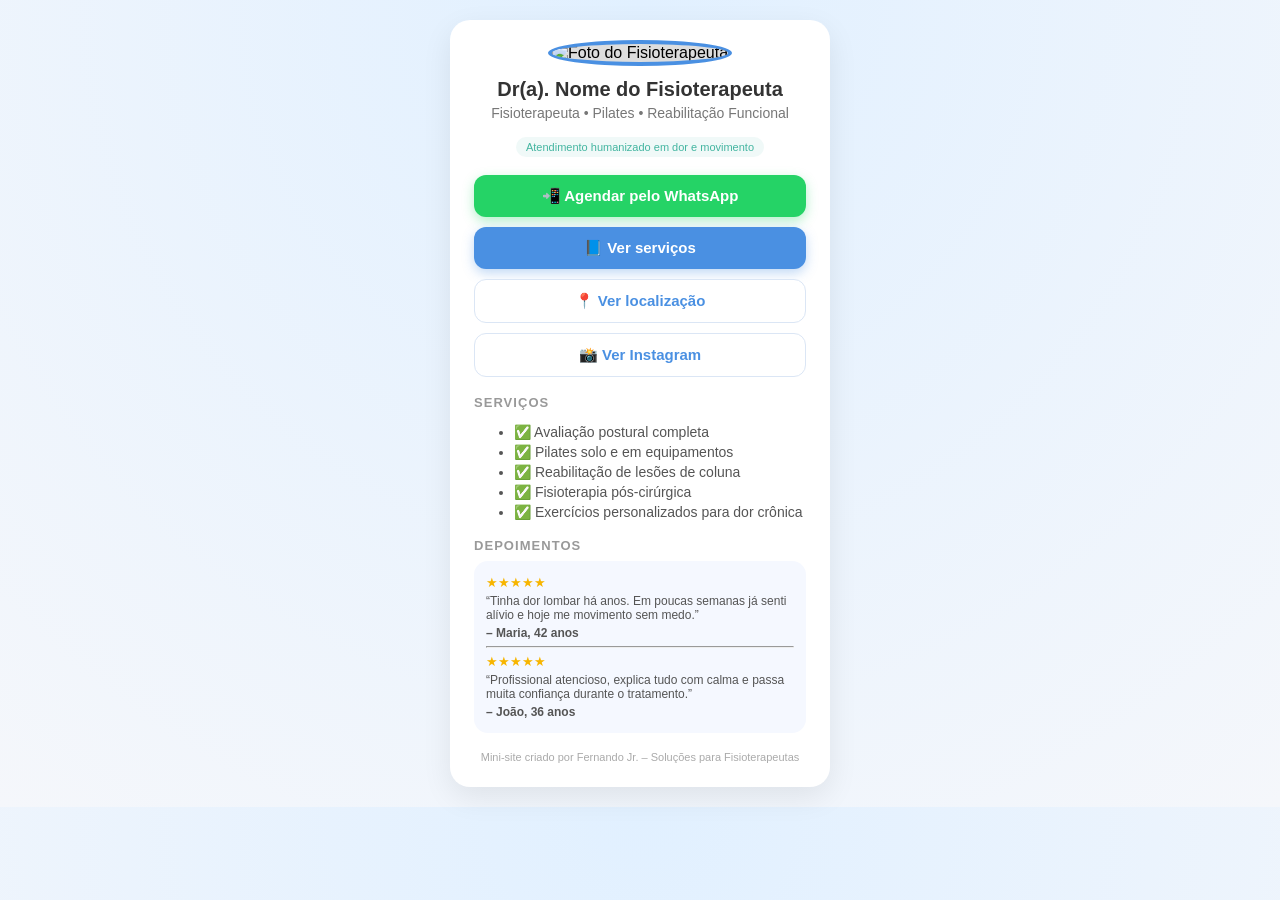
==== index.html @ 2cdf7333 "Create index.html" ====
<!DOCTYPE html>
<html lang="pt-BR">
<head>
  <meta charset="UTF-8">
  <meta name="viewport" content="width=device-width, initial-scale=1.0">
  <title>Dr(a). Nome – Fisioterapeuta</title>

  <style>
    :root {
      --primary: #4A90E2;
      --secondary: #43B5A0;
      --bg: #f3f7fb;
      --text: #333;
    }

    * {
      box-sizing: border-box;
    }

    body {
      margin: 0;
      padding: 20px;
      font-family: Arial, sans-serif;
      background: radial-gradient(circle at top, #e1f0ff, #f5f7fb);
      display: flex;
      justify-content: center;
    }

    .card {
      max-width: 380px;
      width: 100%;
      background: #fff;
      padding: 24px;
      border-radius: 20px;
      box-shadow: 0 10px 30px rgba(0,0,0,0.08);
      text-align: center;
    }

    .avatar {
      width: 110px;
      height: 110px;
      border-radius: 50%;
      border: 4px solid var(--primary);
      object-fit: cover;
      margin-top: -60px;
      background: #ddd;
    }

    .title {
      margin: 12px 0 4px;
      font-size: 20px;
      color: var(--text);
      font-weight: bold;
    }

    .subtitle {
      margin: 0 0 16px;
      font-size: 14px;
      color: #777;
    }

    .badge {
      display: inline-block;
      padding: 4px 10px;
      border-radius: 999px;
      font-size: 11px;
      background: rgba(67,181,160,0.08);
      color: var(--secondary);
      margin-bottom: 18px;
    }

    .btn {
      display: block;
      text-decoration: none;
      background: var(--primary);
      color: #fff;
      padding: 12px;
      border-radius: 12px;
      margin-bottom: 10px;
      font-size: 15px;
      font-weight: bold;
      box-shadow: 0 4px 12px rgba(74,144,226,0.35);
      transition: transform 0.1s ease, box-shadow 0.1s ease, background 0.2s;
    }

    .btn.whatsapp {
      background: #25D366;
      box-shadow: 0 4px 12px rgba(37,211,102,0.35);
    }

    .btn.secondary {
      background: #fff;
      color: var(--primary);
      border: 1px solid #dbe6f5;
      box-shadow: none;
    }

    .btn:hover {
      transform: translateY(-1px);
      box-shadow: 0 7px 18px rgba(0,0,0,0.12);
    }

    .btn.secondary:hover {
      background: #f5f8ff;
    }

    .section-title {
      text-align: left;
      margin: 18px 0 8px;
      font-size: 13px;
      text-transform: uppercase;
      letter-spacing: 0.08em;
      color: #999;
      font-weight: bold;
    }

    .services {
      text-align: left;
      font-size: 14px;
      color: #555;
      margin-bottom: 10px;
    }

    .services li {
      margin-bottom: 4px;
    }

    .testimonials {
      background: #f5f8ff;
      border-radius: 14px;
      padding: 10px 12px;
      font-size: 12px;
      text-align: left;
      color: #555;
    }

    .testimonials p {
      margin: 4px 0;
    }

    .stars {
      color: #f7b500;
      font-size: 13px;
    }

    .footer {
      margin-top: 18px;
      font-size: 11px;
      color: #aaa;
    }
  </style>
</head>
<body>

  <div class="card">

    <!-- FOTO DO FISIO -->
    <img class="avatar" src="FOTO_DO_FISIO.jpg" alt="Foto do Fisioterapeuta">

    <!-- NOME E SUBTÍTULO -->
    <div class="title">Dr(a). Nome do Fisioterapeuta</div>
    <div class="subtitle">Fisioterapeuta • Pilates • Reabilitação Funcional</div>

    <div class="badge">Atendimento humanizado em dor e movimento</div>

    <!-- BOTÕES PRINCIPAIS -->
    <a class="btn whatsapp" href="https://wa.me/55SEU_NUMERO?text=Ol%C3%A1%2C+gostaria+de+agendar+uma+avalia%C3%A7%C3%A3o.">
      📲 Agendar pelo WhatsApp
    </a>

    <a class="btn" href="#servicos">📘 Ver serviços</a>
    <a class="btn secondary" href="https://www.google.com/maps">📍 Ver localização</a>
    <a class="btn secondary" href="https://instagram.com/SEUINSTAGRAM">📸 Ver Instagram</a>

    <!-- SERVIÇOS -->
    <div id="servicos" class="section-title">Serviços</div>
    <ul class="services">
      <li>✅ Avaliação postural completa</li>
      <li>✅ Pilates solo e em equipamentos</li>
      <li>✅ Reabilitação de lesões de coluna</li>
      <li>✅ Fisioterapia pós-cirúrgica</li>
      <li>✅ Exercícios personalizados para dor crônica</li>
    </ul>

    <!-- DEPOIMENTOS -->
    <div class="section-title">Depoimentos</div>
    <div class="testimonials">
      <p class="stars">★★★★★</p>
      <p>“Tinha dor lombar há anos. Em poucas semanas já senti alívio e hoje me movimento sem medo.”</p>
      <p><strong>– Maria, 42 anos</strong></p>
      <hr>
      <p class="stars">★★★★★</p>
      <p>“Profissional atencioso, explica tudo com calma e passa muita confiança durante o tratamento.”</p>
      <p><strong>– João, 36 anos</strong></p>
    </div>

    <div class="footer">
      Mini-site criado por Fernando Jr. – Soluções para Fisioterapeutas
    </div>

  </div>

</body>
</html>
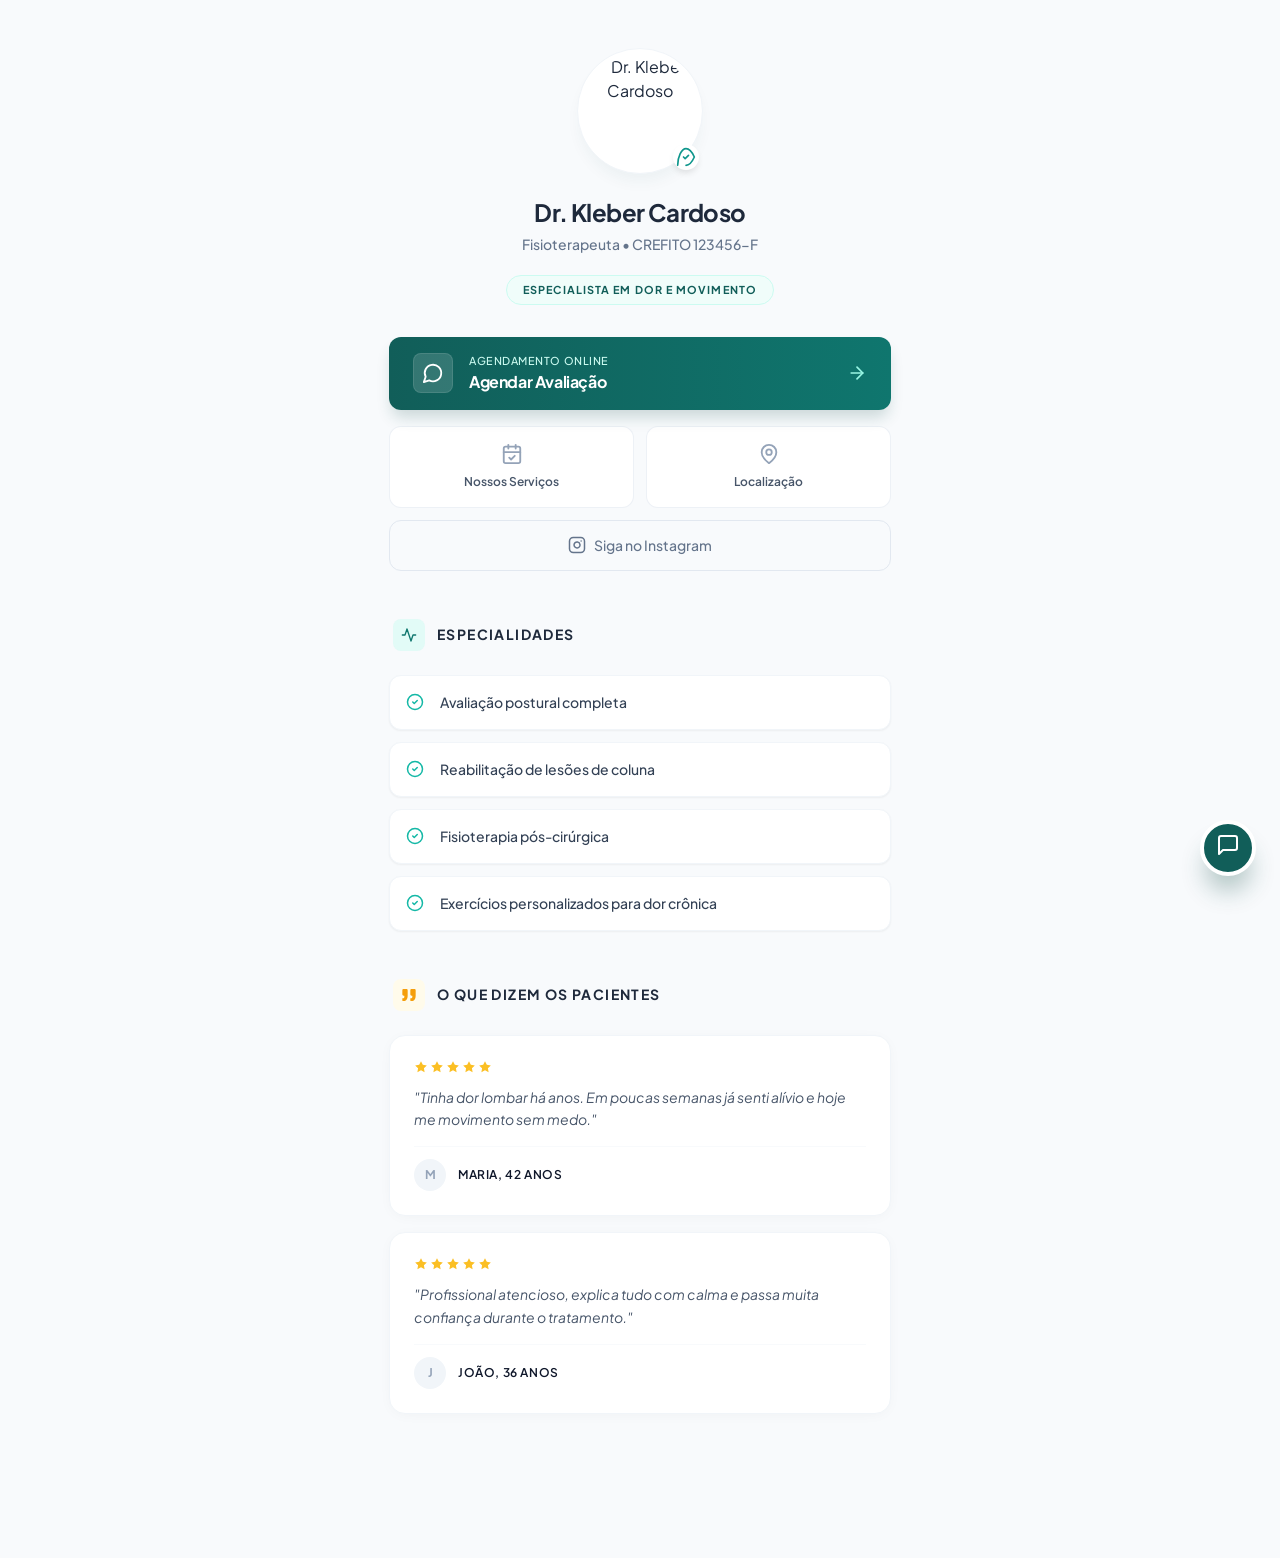
==== commit 6270adfa: "Update and rename index2.html to index.html" ====
--- a/index.html
+++ b/index.html
@@ -1,204 +1,1065 @@
-<!DOCTYPE html>
-<html lang="pt-BR">
-<head>
-  <meta charset="UTF-8">
-  <meta name="viewport" content="width=device-width, initial-scale=1.0">
-  <title>Dr(a). Nome – Fisioterapeuta</title>
-
-  <style>
-    :root {
-      --primary: #4A90E2;
-      --secondary: #43B5A0;
-      --bg: #f3f7fb;
-      --text: #333;
-    }
-
-    * {
-      box-sizing: border-box;
-    }
-
-    body {
-      margin: 0;
-      padding: 20px;
-      font-family: Arial, sans-serif;
-      background: radial-gradient(circle at top, #e1f0ff, #f5f7fb);
-      display: flex;
-      justify-content: center;
-    }
-
-    .card {
-      max-width: 380px;
-      width: 100%;
-      background: #fff;
-      padding: 24px;
-      border-radius: 20px;
-      box-shadow: 0 10px 30px rgba(0,0,0,0.08);
-      text-align: center;
-    }
-
-    .avatar {
-      width: 110px;
-      height: 110px;
-      border-radius: 50%;
-      border: 4px solid var(--primary);
-      object-fit: cover;
-      margin-top: -60px;
-      background: #ddd;
-    }
-
-    .title {
-      margin: 12px 0 4px;
-      font-size: 20px;
-      color: var(--text);
-      font-weight: bold;
-    }
-
-    .subtitle {
-      margin: 0 0 16px;
-      font-size: 14px;
-      color: #777;
-    }
-
-    .badge {
-      display: inline-block;
-      padding: 4px 10px;
-      border-radius: 999px;
-      font-size: 11px;
-      background: rgba(67,181,160,0.08);
-      color: var(--secondary);
-      margin-bottom: 18px;
-    }
-
-    .btn {
-      display: block;
-      text-decoration: none;
-      background: var(--primary);
-      color: #fff;
-      padding: 12px;
-      border-radius: 12px;
-      margin-bottom: 10px;
-      font-size: 15px;
-      font-weight: bold;
-      box-shadow: 0 4px 12px rgba(74,144,226,0.35);
-      transition: transform 0.1s ease, box-shadow 0.1s ease, background 0.2s;
-    }
-
-    .btn.whatsapp {
-      background: #25D366;
-      box-shadow: 0 4px 12px rgba(37,211,102,0.35);
-    }
-
-    .btn.secondary {
-      background: #fff;
-      color: var(--primary);
-      border: 1px solid #dbe6f5;
-      box-shadow: none;
-    }
-
-    .btn:hover {
-      transform: translateY(-1px);
-      box-shadow: 0 7px 18px rgba(0,0,0,0.12);
-    }
-
-    .btn.secondary:hover {
-      background: #f5f8ff;
-    }
-
-    .section-title {
-      text-align: left;
-      margin: 18px 0 8px;
-      font-size: 13px;
-      text-transform: uppercase;
-      letter-spacing: 0.08em;
-      color: #999;
-      font-weight: bold;
-    }
-
-    .services {
-      text-align: left;
-      font-size: 14px;
-      color: #555;
-      margin-bottom: 10px;
-    }
-
-    .services li {
-      margin-bottom: 4px;
-    }
-
-    .testimonials {
-      background: #f5f8ff;
-      border-radius: 14px;
-      padding: 10px 12px;
-      font-size: 12px;
-      text-align: left;
-      color: #555;
-    }
-
-    .testimonials p {
-      margin: 4px 0;
-    }
-
-    .stars {
-      color: #f7b500;
-      font-size: 13px;
-    }
-
-    .footer {
-      margin-top: 18px;
-      font-size: 11px;
-      color: #aaa;
-    }
-  </style>
-</head>
-<body>
-
-  <div class="card">
-
-    <!-- FOTO DO FISIO -->
-    <img class="avatar" src="FOTO_DO_FISIO.jpg" alt="Foto do Fisioterapeuta">
-
-    <!-- NOME E SUBTÍTULO -->
-    <div class="title">Dr(a). Nome do Fisioterapeuta</div>
-    <div class="subtitle">Fisioterapeuta • Pilates • Reabilitação Funcional</div>
-
-    <div class="badge">Atendimento humanizado em dor e movimento</div>
-
-    <!-- BOTÕES PRINCIPAIS -->
-    <a class="btn whatsapp" href="https://wa.me/55SEU_NUMERO?text=Ol%C3%A1%2C+gostaria+de+agendar+uma+avalia%C3%A7%C3%A3o.">
-      📲 Agendar pelo WhatsApp
-    </a>
-
-    <a class="btn" href="#servicos">📘 Ver serviços</a>
-    <a class="btn secondary" href="https://www.google.com/maps">📍 Ver localização</a>
-    <a class="btn secondary" href="https://instagram.com/SEUINSTAGRAM">📸 Ver Instagram</a>
-
-    <!-- SERVIÇOS -->
-    <div id="servicos" class="section-title">Serviços</div>
-    <ul class="services">
-      <li>✅ Avaliação postural completa</li>
-      <li>✅ Pilates solo e em equipamentos</li>
-      <li>✅ Reabilitação de lesões de coluna</li>
-      <li>✅ Fisioterapia pós-cirúrgica</li>
-      <li>✅ Exercícios personalizados para dor crônica</li>
-    </ul>
-
-    <!-- DEPOIMENTOS -->
-    <div class="section-title">Depoimentos</div>
-    <div class="testimonials">
-      <p class="stars">★★★★★</p>
-      <p>“Tinha dor lombar há anos. Em poucas semanas já senti alívio e hoje me movimento sem medo.”</p>
-      <p><strong>– Maria, 42 anos</strong></p>
-      <hr>
-      <p class="stars">★★★★★</p>
-      <p>“Profissional atencioso, explica tudo com calma e passa muita confiança durante o tratamento.”</p>
-      <p><strong>– João, 36 anos</strong></p>
-    </div>
-
-    <div class="footer">
-      Mini-site criado por Fernando Jr. – Soluções para Fisioterapeutas
-    </div>
-
-  </div>
-
-</body>
-</html>+<!DOCTYPE html>
+<html lang="pt-BR">
+  <head>
+    <meta charset="UTF-8" />
+    <meta name="viewport" content="width=device-width, initial-scale=1.0" />
+    <title>Dr. Kleber Cardoso – Fisioterapeuta</title>
+
+    <link rel="preconnect" href="https://fonts.googleapis.com" />
+    <link rel="preconnect" href="https://fonts.gstatic.com" crossorigin />
+    <link
+      href="https://fonts.googleapis.com/css2?family=Plus+Jakarta+Sans:wght@300;400;500;600;700&display=swap"
+      rel="stylesheet"
+    />
+
+    <style>
+      /* --- 1. VARIÁVEIS (Design System do Tailwind Config) --- */
+      :root {
+        /* Primary Colors (Teal/Cyan) */
+        --primary-50: #f0fdfa;
+        --primary-100: #ccfbf1;
+        --primary-200: #99f6e4;
+        --primary-300: #5eead4;
+        --primary-400: #2dd4bf;
+        --primary-500: #14b8a6;
+        --primary-600: #0f968c;
+        --primary-700: #0f766e;
+        --primary-800: #115e59;
+        --primary-900: #134e4a;
+        --primary-950: #042f2e;
+
+        /* Slate Colors (Neutrals) */
+        --slate-50: #f8fafc;
+        --slate-100: #f1f5f9;
+        --slate-200: #e2e8f0;
+        --slate-400: #94a3b8;
+        --slate-500: #64748b;
+        --slate-600: #475569;
+        --slate-700: #334155;
+        --slate-800: #1e293b;
+        --slate-900: #0f172a;
+
+        /* Accents */
+        --amber-50: #fffbeb;
+        --amber-400: #fbbf24;
+        --amber-500: #f59e0b;
+        --red-50: #fef2f2;
+        --red-800: #991b1b;
+
+        --font-main: "Plus Jakarta Sans", sans-serif;
+      }
+
+      /* --- 2. RESET E BASE --- */
+      * {
+        margin: 0;
+        padding: 0;
+        box-sizing: border-box;
+      }
+
+      body {
+        font-family: var(--font-main);
+        background-color: var(--slate-50);
+        color: var(--slate-800);
+        line-height: 1.5;
+        -webkit-font-smoothing: antialiased;
+        overflow-x: hidden;
+      }
+
+      a {
+        text-decoration: none;
+        color: inherit;
+      }
+      ul {
+        list-style: none;
+      }
+      button,
+      input {
+        font-family: inherit;
+      }
+
+      /* Container Mobile-First (Estilo "Link na Bio") */
+      .container {
+        max-width: 550px;
+        margin: 0 auto;
+        padding: 3rem 1.5rem 8rem 1.5rem; /* Espaço extra no fim para o chat */
+        position: relative;
+      }
+
+      /* --- 3. ANIMAÇÕES --- */
+      @keyframes fadeInScale {
+        from {
+          opacity: 0;
+          transform: scale(0.95);
+        }
+        to {
+          opacity: 1;
+          transform: scale(1);
+        }
+      }
+      @keyframes fadeInUp {
+        from {
+          opacity: 0;
+          transform: translateY(15px);
+        }
+        to {
+          opacity: 1;
+          transform: translateY(0);
+        }
+      }
+      @keyframes shine {
+        0% {
+          transform: translateX(-100%);
+        }
+        100% {
+          transform: translateX(100%);
+        }
+      }
+      @keyframes bounceDelay {
+        0%,
+        100% {
+          transform: translateY(0);
+        }
+        50% {
+          transform: translateY(-5px);
+        }
+      }
+
+      .animate-pop {
+        animation: fadeInScale 0.8s ease-out forwards;
+      }
+      .animate-up-1 {
+        animation: fadeInUp 0.6s ease-out 0.2s forwards;
+        opacity: 0;
+      }
+      .animate-up-2 {
+        animation: fadeInUp 0.6s ease-out 0.3s forwards;
+        opacity: 0;
+      }
+      .animate-up-3 {
+        animation: fadeInUp 0.6s ease-out 0.4s forwards;
+        opacity: 0;
+      }
+
+      /* --- 4. PROFILE HEADER --- */
+      .profile-header {
+        display: flex;
+        flex-direction: column;
+        align-items: center;
+        text-align: center;
+        margin-bottom: 2rem;
+      }
+
+      .avatar-container {
+        position: relative;
+        margin-bottom: 1.25rem;
+      }
+
+      .avatar-ring {
+        padding: 6px;
+        background: white;
+        border-radius: 50%;
+        box-shadow: 0 10px 15px -3px rgba(19, 78, 74, 0.05);
+        border: 1px solid var(--slate-100);
+      }
+
+      .avatar-img {
+        width: 112px;
+        height: 112px;
+        border-radius: 50%;
+        object-fit: cover;
+        display: block;
+        filter: brightness(1.02);
+      }
+
+      .verified-badge {
+        position: absolute;
+        bottom: 4px;
+        right: 4px;
+        background: white;
+        padding: 3px;
+        border-radius: 50%;
+        box-shadow: 0 4px 6px -1px rgba(0, 0, 0, 0.1);
+        color: var(--primary-600);
+        display: flex;
+      }
+
+      .profile-name {
+        font-size: 1.5rem;
+        font-weight: 700;
+        color: var(--slate-800);
+        letter-spacing: -0.025em;
+      }
+      .profile-role {
+        color: var(--slate-500);
+        font-size: 0.875rem;
+        font-weight: 500;
+        margin-top: 4px;
+      }
+
+      .specialty-tag {
+        margin-top: 1.25rem;
+        display: inline-flex;
+        padding: 6px 16px;
+        background-color: var(--primary-50);
+        border: 1px solid var(--primary-100);
+        border-radius: 9999px;
+        font-size: 0.68rem;
+        font-weight: 700;
+        color: var(--primary-800);
+        text-transform: uppercase;
+        letter-spacing: 0.1em;
+      }
+
+      /* --- 5. ACTION BUTTONS --- */
+      .actions-container {
+        display: flex;
+        flex-direction: column;
+        gap: 0.75rem;
+        width: 100%;
+        margin-top: 2rem;
+      }
+
+      .btn-whatsapp {
+        position: relative;
+        width: 100%;
+        padding: 1rem 1.5rem;
+        background: linear-gradient(
+          to right,
+          var(--primary-800),
+          var(--primary-700)
+        );
+        color: white;
+        border-radius: 0.75rem;
+        box-shadow: 0 10px 15px -3px rgba(19, 78, 74, 0.2);
+        display: flex;
+        align-items: center;
+        justify-content: space-between;
+        overflow: hidden;
+        transition: all 0.3s;
+        border: none;
+        cursor: pointer;
+      }
+      .btn-whatsapp:hover {
+        transform: translateY(-2px);
+        box-shadow: 0 20px 25px -5px rgba(19, 78, 74, 0.25);
+      }
+
+      .shine-effect {
+        position: absolute;
+        inset: 0;
+        background: rgba(255, 255, 255, 0.1);
+        transform: translateX(-100%);
+        transition: transform 0.7s;
+      }
+      .btn-whatsapp:hover .shine-effect {
+        transform: translateX(100%);
+      }
+
+      .btn-content-left {
+        display: flex;
+        align-items: center;
+        gap: 1rem;
+        position: relative;
+        z-index: 10;
+      }
+      .icon-box {
+        padding: 0.5rem;
+        background: rgba(255, 255, 255, 0.15);
+        border-radius: 0.5rem;
+        border: 1px solid rgba(255, 255, 255, 0.1);
+        display: flex;
+      }
+      .text-group {
+        display: flex;
+        flex-direction: column;
+        text-align: left;
+      }
+      .label-small {
+        font-size: 0.68rem;
+        color: var(--primary-100);
+        font-weight: 500;
+        text-transform: uppercase;
+        letter-spacing: 0.05em;
+      }
+      .label-large {
+        font-size: 1rem;
+        font-weight: 700;
+        letter-spacing: -0.025em;
+      }
+
+      .grid-buttons {
+        display: grid;
+        grid-template-columns: 1fr 1fr;
+        gap: 0.75rem;
+        margin-top: 0.25rem;
+      }
+
+      .btn-secondary {
+        display: flex;
+        flex-direction: column;
+        align-items: center;
+        justify-content: center;
+        gap: 0.5rem;
+        padding: 1rem;
+        background: white;
+        border: 1px solid rgba(226, 232, 240, 0.6);
+        border-radius: 0.75rem;
+        transition: all 0.3s;
+      }
+      .btn-secondary:hover {
+        border-color: var(--primary-200);
+        box-shadow: 0 4px 6px -1px rgba(19, 78, 74, 0.05);
+      }
+      .btn-secondary span {
+        font-size: 0.75rem;
+        font-weight: 600;
+        color: var(--slate-600);
+      }
+      .btn-secondary:hover span {
+        color: var(--primary-900);
+      }
+      .btn-secondary svg {
+        color: var(--slate-400);
+        transition: color 0.3s;
+      }
+      .btn-secondary:hover svg {
+        color: var(--primary-600);
+      }
+
+      .btn-instagram {
+        width: 100%;
+        padding: 0.875rem;
+        background: transparent;
+        border: 1px solid var(--slate-200);
+        border-radius: 0.75rem;
+        color: var(--slate-500);
+        font-size: 0.875rem;
+        font-weight: 500;
+        display: flex;
+        align-items: center;
+        justify-content: center;
+        gap: 0.5rem;
+        transition: all 0.2s;
+      }
+      .btn-instagram:hover {
+        background: var(--slate-50);
+        color: var(--slate-800);
+      }
+
+      /* --- 6. LISTAS E DEPOIMENTOS --- */
+      .section-header {
+        display: flex;
+        align-items: center;
+        gap: 0.75rem;
+        margin-bottom: 1.5rem;
+        padding-left: 0.25rem;
+      }
+      .icon-header-box {
+        padding: 0.5rem;
+        border-radius: 0.5rem;
+        display: flex;
+      }
+      .bg-primary-soft {
+        background: rgba(204, 251, 241, 0.5);
+      }
+      .bg-amber-soft {
+        background: var(--amber-50);
+      }
+      .section-title {
+        font-size: 0.875rem;
+        font-weight: 700;
+        color: var(--slate-800);
+        text-transform: uppercase;
+        letter-spacing: 0.1em;
+      }
+
+      .services-section,
+      .testimonials-section {
+        margin-top: 3rem;
+      }
+      .service-list {
+        display: flex;
+        flex-direction: column;
+        gap: 0.75rem;
+      }
+
+      .service-item {
+        display: flex;
+        align-items: center;
+        gap: 1rem;
+        padding: 1rem;
+        background: white;
+        border-radius: 0.75rem;
+        border: 1px solid var(--slate-100);
+        box-shadow: 0 1px 2px 0 rgba(0, 0, 0, 0.05);
+        transition: all 0.3s;
+      }
+      .service-item:hover {
+        box-shadow: 0 4px 6px -1px rgba(0, 0, 0, 0.1);
+        border-color: var(--primary-100);
+      }
+      .service-text {
+        font-size: 0.875rem;
+        color: var(--slate-700);
+        font-weight: 500;
+      }
+
+      .testimonial-card {
+        background: white;
+        padding: 1.5rem;
+        border-radius: 1rem;
+        border: 1px solid var(--slate-100);
+        box-shadow: 0 2px 15px -4px rgba(0, 0, 0, 0.05);
+        margin-bottom: 1rem;
+      }
+      .stars {
+        display: flex;
+        gap: 2px;
+        color: var(--amber-400);
+        margin-bottom: 0.75rem;
+      }
+      .testimonial-text {
+        color: var(--slate-600);
+        font-size: 0.875rem;
+        line-height: 1.6;
+        margin-bottom: 1rem;
+        font-style: italic;
+      }
+      .testimonial-author {
+        display: flex;
+        align-items: center;
+        gap: 0.75rem;
+        border-top: 1px solid var(--slate-50);
+        padding-top: 0.75rem;
+      }
+      .author-avatar {
+        width: 2rem;
+        height: 2rem;
+        background: var(--slate-100);
+        border-radius: 50%;
+        display: flex;
+        align-items: center;
+        justify-content: center;
+        font-size: 0.75rem;
+        font-weight: 700;
+        color: var(--slate-400);
+      }
+      .author-name {
+        font-size: 0.75rem;
+        font-weight: 600;
+        text-transform: uppercase;
+        letter-spacing: 0.05em;
+        color: var(--slate-900);
+      }
+
+      /* --- 7. CHAT (CHECKBOX HACK CSS) --- */
+      /* Checkbox escondido que controla o estado */
+      #chat-toggle {
+        display: none;
+      }
+
+      /* Botão Flutuante (Label do Checkbox) */
+      .chat-btn-floating {
+        position: fixed;
+        bottom: 1.5rem;
+        right: 1.5rem;
+        width: 3.5rem;
+        height: 3.5rem;
+        background: var(--primary-800);
+        color: white;
+        border-radius: 50%;
+        box-shadow: 0 20px 25px -5px rgba(19, 78, 74, 0.3);
+        border: 4px solid white;
+        cursor: pointer;
+        z-index: 100;
+        display: flex;
+        align-items: center;
+        justify-content: center;
+        transition: transform 0.2s, background 0.2s;
+      }
+      .chat-btn-floating:hover {
+        transform: scale(1.05);
+        background: var(--primary-700);
+      }
+      .icon-open {
+        display: block;
+      }
+      .icon-close {
+        display: none;
+      }
+
+      /* Estado "Checked" (Chat Aberto) */
+      #chat-toggle:checked ~ .chat-btn-floating {
+        background: var(--slate-800);
+        transform: rotate(90deg);
+      }
+      #chat-toggle:checked ~ .chat-btn-floating .icon-open {
+        display: none;
+      }
+      #chat-toggle:checked ~ .chat-btn-floating .icon-close {
+        display: block;
+      }
+
+      /* Janela do Chat */
+      .chat-window {
+        position: fixed;
+        bottom: 6rem; /* Acima do botão */
+        right: 1.5rem;
+        width: calc(100% - 3rem);
+        max-width: 380px;
+        height: 500px;
+        max-height: 70vh;
+        background: white;
+        border-radius: 1rem;
+        box-shadow: 0 25px 50px -12px rgba(0, 0, 0, 0.25);
+        border: 1px solid var(--slate-200);
+        z-index: 99;
+        display: flex;
+        flex-direction: column;
+        overflow: hidden;
+
+        /* Estado inicial: escondido */
+        opacity: 0;
+        transform: translateY(20px) scale(0.95);
+        pointer-events: none;
+        transition: all 0.3s cubic-bezier(0.16, 1, 0.3, 1);
+      }
+
+      /* Mostrar janela quando checkbox marcado */
+      #chat-toggle:checked ~ .chat-window {
+        opacity: 1;
+        transform: translateY(0) scale(1);
+        pointer-events: all;
+      }
+
+      /* Conteúdo do Chat */
+      .chat-header {
+        background: var(--primary-900);
+        padding: 1rem;
+        display: flex;
+        align-items: center;
+        gap: 0.75rem;
+        color: white;
+      }
+      .chat-header-icon {
+        padding: 6px;
+        background: rgba(255, 255, 255, 0.1);
+        border-radius: 8px;
+        border: 1px solid rgba(255, 255, 255, 0.1);
+      }
+
+      .chat-body {
+        flex: 1;
+        background: var(--slate-50);
+        padding: 1rem;
+        overflow-y: auto;
+        display: flex;
+        flex-direction: column;
+        gap: 1rem;
+      }
+
+      .chat-msg {
+        max-width: 85%;
+        padding: 0.875rem;
+        border-radius: 1rem;
+        font-size: 0.875rem;
+        line-height: 1.5;
+        box-shadow: 0 1px 2px 0 rgba(0, 0, 0, 0.05);
+      }
+      .msg-model {
+        background: white;
+        color: var(--slate-700);
+        border: 1px solid var(--slate-200);
+        border-bottom-left-radius: 0.25rem;
+      }
+      .msg-user {
+        background: var(--primary-800);
+        color: white;
+        align-self: flex-end;
+        border-bottom-right-radius: 0.25rem;
+      }
+
+      .chat-footer {
+        padding: 0.75rem;
+        background: white;
+        border-top: 1px solid var(--slate-100);
+        display: flex;
+        gap: 0.5rem;
+      }
+      .chat-input {
+        flex: 1;
+        padding: 0.75rem 1rem;
+        background: var(--slate-50);
+        border: 1px solid var(--slate-200);
+        border-radius: 0.75rem;
+        font-size: 0.875rem;
+        outline: none;
+      }
+      .chat-input:focus {
+        border-color: var(--primary-400);
+        box-shadow: 0 0 0 3px rgba(45, 212, 191, 0.1);
+      }
+      .chat-send {
+        padding: 0.75rem;
+        background: var(--primary-800);
+        color: white;
+        border: none;
+        border-radius: 0.75rem;
+        cursor: pointer;
+        transition: background 0.2s;
+      }
+      .chat-send:hover {
+        background: var(--primary-700);
+      }
+
+      /* Loading animation dots */
+      .typing-dots {
+        display: flex;
+        gap: 4px;
+      }
+      .dot {
+        width: 6px;
+        height: 6px;
+        background: var(--primary-400);
+        border-radius: 50%;
+        animation: bounceDelay 1.4s infinite ease-in-out both;
+      }
+      .dot:nth-child(1) {
+        animation-delay: -0.32s;
+      }
+      .dot:nth-child(2) {
+        animation-delay: -0.16s;
+      }
+    </style>
+  </head>
+  <body>
+    <main class="container">
+      <div class="profile-header animate-pop">
+        <div class="avatar-container">
+          <div class="avatar-ring">
+            <img
+              src="img/perfil.jpg"
+              alt="Dr. Kleber Cardoso"
+              class="avatar-img"
+            />
+          </div>
+          <div class="verified-badge">
+            <svg
+              width="20"
+              height="20"
+              viewBox="0 0 24 24"
+              fill="none"
+              stroke="currentColor"
+              stroke-width="2"
+              stroke-linecap="round"
+              stroke-linejoin="round"
+            >
+              <path
+                d="M12 22c5.523 0 10-10 10-10S17.523 2 12 2 2 12 2 22 12 22z"
+              />
+              <path d="m9 12 2 2 4-4" />
+            </svg>
+          </div>
+        </div>
+
+        <h1 class="profile-name">Dr. Kleber Cardoso</h1>
+        <p class="profile-role">Fisioterapeuta • CREFITO 123456-F</p>
+
+        <div class="specialty-tag animate-up-1">
+          Especialista em Dor e Movimento
+        </div>
+      </div>
+
+      <div class="actions-container animate-up-2">
+        <a
+          href="https://wa.me/5532991950753?text=Ol%C3%A1%2C+gostaria+de+agendar+uma+avalia%C3%A7%C3%A3o."
+          target="_blank"
+          class="btn-whatsapp group"
+        >
+          <div class="shine-effect"></div>
+          <div class="btn-content-left">
+            <div class="icon-box">
+              <svg
+                width="22"
+                height="22"
+                viewBox="0 0 24 24"
+                fill="none"
+                stroke="currentColor"
+                stroke-width="2"
+                stroke-linecap="round"
+                stroke-linejoin="round"
+              >
+                <path d="M7.9 20A9 9 0 1 0 4 16.1L2 22Z" />
+              </svg>
+            </div>
+            <div class="text-group">
+              <span class="label-small">Agendamento Online</span>
+              <span class="label-large">Agendar Avaliação</span>
+            </div>
+          </div>
+          <svg
+            width="20"
+            height="20"
+            viewBox="0 0 24 24"
+            fill="none"
+            stroke="currentColor"
+            stroke-width="2"
+            stroke-linecap="round"
+            stroke-linejoin="round"
+            style="color: var(--primary-200)"
+          >
+            <path d="M5 12h14" />
+            <path d="m12 5 7 7-7 7" />
+          </svg>
+        </a>
+
+        <div class="grid-buttons">
+          <a href="#servicos" class="btn-secondary">
+            <svg
+              width="22"
+              height="22"
+              viewBox="0 0 24 24"
+              fill="none"
+              stroke="currentColor"
+              stroke-width="2"
+              stroke-linecap="round"
+              stroke-linejoin="round"
+            >
+              <rect width="18" height="18" x="3" y="4" rx="2" ry="2" />
+              <line x1="16" x2="16" y1="2" y2="6" />
+              <line x1="8" x2="8" y1="2" y2="6" />
+              <line x1="3" x2="21" y1="10" y2="10" />
+              <path d="m9 16 2 2 4-4" />
+            </svg>
+            <span>Nossos Serviços</span>
+          </a>
+          <a
+            href="https://www.google.com/maps"
+            target="_blank"
+            class="btn-secondary"
+          >
+            <svg
+              width="22"
+              height="22"
+              viewBox="0 0 24 24"
+              fill="none"
+              stroke="currentColor"
+              stroke-width="2"
+              stroke-linecap="round"
+              stroke-linejoin="round"
+            >
+              <path d="M20 10c0 6-8 12-8 12s-8-6-8-12a8 8 0 0 1 16 0Z" />
+              <circle cx="12" cy="10" r="3" />
+            </svg>
+            <span>Localização</span>
+          </a>
+        </div>
+
+        <a
+          href="https://instagram.com/fisio_kleber_cardoso"
+          target="_blank"
+          class="btn-instagram"
+        >
+          <svg
+            width="18"
+            height="18"
+            viewBox="0 0 24 24"
+            fill="none"
+            stroke="currentColor"
+            stroke-width="2"
+            stroke-linecap="round"
+            stroke-linejoin="round"
+          >
+            <rect width="20" height="20" x="2" y="2" rx="5" ry="5" />
+            <path d="M16 11.37A4 4 0 1 1 12.63 8 4 4 0 0 1 16 11.37z" />
+            <line x1="17.5" x2="17.51" y1="6.5" y2="6.5" />
+          </svg>
+          <span>Siga no Instagram</span>
+        </a>
+      </div>
+
+      <div id="servicos" class="services-section animate-up-3">
+        <div class="section-header">
+          <div class="icon-header-box bg-primary-soft">
+            <svg
+              width="16"
+              height="16"
+              viewBox="0 0 24 24"
+              fill="none"
+              stroke="var(--primary-700)"
+              stroke-width="2"
+              stroke-linecap="round"
+              stroke-linejoin="round"
+            >
+              <path d="M22 12h-4l-3 9L9 3l-3 9H2" />
+            </svg>
+          </div>
+          <h2 class="section-title">Especialidades</h2>
+        </div>
+
+        <ul class="service-list">
+          <li class="service-item">
+            <svg
+              width="18"
+              height="18"
+              viewBox="0 0 24 24"
+              fill="none"
+              stroke="var(--primary-500)"
+              stroke-width="2"
+              stroke-linecap="round"
+              stroke-linejoin="round"
+            >
+              <circle cx="12" cy="12" r="10" />
+              <path d="m9 12 2 2 4-4" />
+            </svg>
+            <span class="service-text">Avaliação postural completa</span>
+          </li>
+          <li class="service-item">
+            <svg
+              width="18"
+              height="18"
+              viewBox="0 0 24 24"
+              fill="none"
+              stroke="var(--primary-500)"
+              stroke-width="2"
+              stroke-linecap="round"
+              stroke-linejoin="round"
+            >
+              <circle cx="12" cy="12" r="10" />
+              <path d="m9 12 2 2 4-4" />
+            </svg>
+            <span class="service-text">Reabilitação de lesões de coluna</span>
+          </li>
+          <li class="service-item">
+            <svg
+              width="18"
+              height="18"
+              viewBox="0 0 24 24"
+              fill="none"
+              stroke="var(--primary-500)"
+              stroke-width="2"
+              stroke-linecap="round"
+              stroke-linejoin="round"
+            >
+              <circle cx="12" cy="12" r="10" />
+              <path d="m9 12 2 2 4-4" />
+            </svg>
+            <span class="service-text">Fisioterapia pós-cirúrgica</span>
+          </li>
+          <li class="service-item">
+            <svg
+              width="18"
+              height="18"
+              viewBox="0 0 24 24"
+              fill="none"
+              stroke="var(--primary-500)"
+              stroke-width="2"
+              stroke-linecap="round"
+              stroke-linejoin="round"
+            >
+              <circle cx="12" cy="12" r="10" />
+              <path d="m9 12 2 2 4-4" />
+            </svg>
+            <span class="service-text"
+              >Exercícios personalizados para dor crônica</span
+            >
+          </li>
+        </ul>
+      </div>
+
+      <div class="testimonials-section animate-up-3">
+        <div class="section-header">
+          <div class="icon-header-box bg-amber-soft">
+            <svg
+              width="16"
+              height="16"
+              viewBox="0 0 24 24"
+              fill="var(--amber-500)"
+              stroke="none"
+            >
+              <path
+                d="M3 21c3 0 7-1 7-8V5c0-1.25-.756-2.017-2-2H4c-1.25 0-2 .75-2 1.972V11c0 1.25.75 2 2 2 1 0 1 0 1 1v1c0 1-1 2-2 2s-1 .008-1 1.031V20c0 1 0 1 1 1z"
+              />
+              <path
+                d="M15 21c3 0 7-1 7-8V5c0-1.25-.757-2.017-2-2h-4c-1.25 0-2 .75-2 1.972V11c0 1.25.75 2 2 2 1 0 1 0 1 1v1c0 1-1 2-2 2s-1 .008-1 1.031V20c0 1 0 1 1 1z"
+              />
+            </svg>
+          </div>
+          <h2 class="section-title">O que dizem os pacientes</h2>
+        </div>
+
+        <div class="testimonial-card">
+          <div class="stars">
+            <svg width="14" height="14" fill="currentColor" viewBox="0 0 24 24">
+              <path
+                d="M12 2l3.09 6.26L22 9.27l-5 4.87 1.18 6.88L12 17.77l-6.18 3.25L7 14.14 2 9.27l6.91-1.01L12 2z"
+              />
+            </svg>
+            <svg width="14" height="14" fill="currentColor" viewBox="0 0 24 24">
+              <path
+                d="M12 2l3.09 6.26L22 9.27l-5 4.87 1.18 6.88L12 17.77l-6.18 3.25L7 14.14 2 9.27l6.91-1.01L12 2z"
+              />
+            </svg>
+            <svg width="14" height="14" fill="currentColor" viewBox="0 0 24 24">
+              <path
+                d="M12 2l3.09 6.26L22 9.27l-5 4.87 1.18 6.88L12 17.77l-6.18 3.25L7 14.14 2 9.27l6.91-1.01L12 2z"
+              />
+            </svg>
+            <svg width="14" height="14" fill="currentColor" viewBox="0 0 24 24">
+              <path
+                d="M12 2l3.09 6.26L22 9.27l-5 4.87 1.18 6.88L12 17.77l-6.18 3.25L7 14.14 2 9.27l6.91-1.01L12 2z"
+              />
+            </svg>
+            <svg width="14" height="14" fill="currentColor" viewBox="0 0 24 24">
+              <path
+                d="M12 2l3.09 6.26L22 9.27l-5 4.87 1.18 6.88L12 17.77l-6.18 3.25L7 14.14 2 9.27l6.91-1.01L12 2z"
+              />
+            </svg>
+          </div>
+          <p class="testimonial-text">
+            "Tinha dor lombar há anos. Em poucas semanas já senti alívio e hoje
+            me movimento sem medo."
+          </p>
+          <div class="testimonial-author">
+            <div class="author-avatar">M</div>
+            <span class="author-name">Maria, 42 anos</span>
+          </div>
+        </div>
+
+        <div class="testimonial-card">
+          <div class="stars">
+            <svg width="14" height="14" fill="currentColor" viewBox="0 0 24 24">
+              <path
+                d="M12 2l3.09 6.26L22 9.27l-5 4.87 1.18 6.88L12 17.77l-6.18 3.25L7 14.14 2 9.27l6.91-1.01L12 2z"
+              />
+            </svg>
+            <svg width="14" height="14" fill="currentColor" viewBox="0 0 24 24">
+              <path
+                d="M12 2l3.09 6.26L22 9.27l-5 4.87 1.18 6.88L12 17.77l-6.18 3.25L7 14.14 2 9.27l6.91-1.01L12 2z"
+              />
+            </svg>
+            <svg width="14" height="14" fill="currentColor" viewBox="0 0 24 24">
+              <path
+                d="M12 2l3.09 6.26L22 9.27l-5 4.87 1.18 6.88L12 17.77l-6.18 3.25L7 14.14 2 9.27l6.91-1.01L12 2z"
+              />
+            </svg>
+            <svg width="14" height="14" fill="currentColor" viewBox="0 0 24 24">
+              <path
+                d="M12 2l3.09 6.26L22 9.27l-5 4.87 1.18 6.88L12 17.77l-6.18 3.25L7 14.14 2 9.27l6.91-1.01L12 2z"
+              />
+            </svg>
+            <svg width="14" height="14" fill="currentColor" viewBox="0 0 24 24">
+              <path
+                d="M12 2l3.09 6.26L22 9.27l-5 4.87 1.18 6.88L12 17.77l-6.18 3.25L7 14.14 2 9.27l6.91-1.01L12 2z"
+              />
+            </svg>
+          </div>
+          <p class="testimonial-text">
+            "Profissional atencioso, explica tudo com calma e passa muita
+            confiança durante o tratamento."
+          </p>
+          <div class="testimonial-author">
+            <div class="author-avatar">J</div>
+            <span class="author-name">João, 36 anos</span>
+          </div>
+        </div>
+      </div>
+    </main>
+
+    <input type="checkbox" id="chat-toggle" />
+
+    <div class="chat-window">
+      <div class="chat-header">
+        <div class="chat-header-icon">
+          <svg
+            width="16"
+            height="16"
+            viewBox="0 0 24 24"
+            fill="none"
+            stroke="currentColor"
+            stroke-width="2"
+            stroke-linecap="round"
+            stroke-linejoin="round"
+          >
+            <path d="M12 3c7.2 0 9 1.8 9 9s-1.8 9-9 9-9-1.8-9-9 1.8-9 9-9z" />
+            <path d="M10 8h4" />
+            <path d="M10 12h4" />
+            <path d="M9 16h6" />
+          </svg>
+        </div>
+        <div>
+          <span style="font-size: 0.875rem; font-weight: 600; display: block"
+            >Assistente Virtual</span
+          >
+          <span style="font-size: 0.65rem; opacity: 0.8"
+            >Dr. Kleber Cardoso</span
+          >
+        </div>
+      </div>
+
+      <div class="chat-body">
+        <div class="chat-msg msg-model">
+          Olá! Sou o assistente virtual do Dr. Kleber. Como posso ajudar com
+          seus sintomas ou agendamento hoje?
+        </div>
+      </div>
+
+      <div class="chat-footer">
+        <input
+          type="text"
+          class="chat-input"
+          placeholder="Digite sua dúvida..."
+        />
+        <button class="chat-send">
+          <svg
+            width="18"
+            height="18"
+            viewBox="0 0 24 24"
+            fill="none"
+            stroke="currentColor"
+            stroke-width="2"
+            stroke-linecap="round"
+            stroke-linejoin="round"
+          >
+            <line x1="22" x2="11" y1="2" y2="13" />
+            <polygon points="22 2 15 22 11 13 2 9 22 2" />
+          </svg>
+        </button>
+      </div>
+    </div>
+
+    <label for="chat-toggle" class="chat-btn-floating">
+      <span class="icon-open">
+        <svg
+          width="24"
+          height="24"
+          viewBox="0 0 24 24"
+          fill="none"
+          stroke="currentColor"
+          stroke-width="2"
+          stroke-linecap="round"
+          stroke-linejoin="round"
+        >
+          <path
+            d="M21 15a2 2 0 0 1-2 2H7l-4 4V5a2 2 0 0 1 2-2h14a2 2 0 0 1 2 2z"
+          />
+        </svg>
+      </span>
+      <span class="icon-close">
+        <svg
+          width="24"
+          height="24"
+          viewBox="0 0 24 24"
+          fill="none"
+          stroke="currentColor"
+          stroke-width="2"
+          stroke-linecap="round"
+          stroke-linejoin="round"
+        >
+          <line x1="18" y1="6" x2="6" y2="18"></line>
+          <line x1="6" y1="6" x2="18" y2="18"></line>
+        </svg>
+      </span>
+    </label>
+  </body>
+</html>
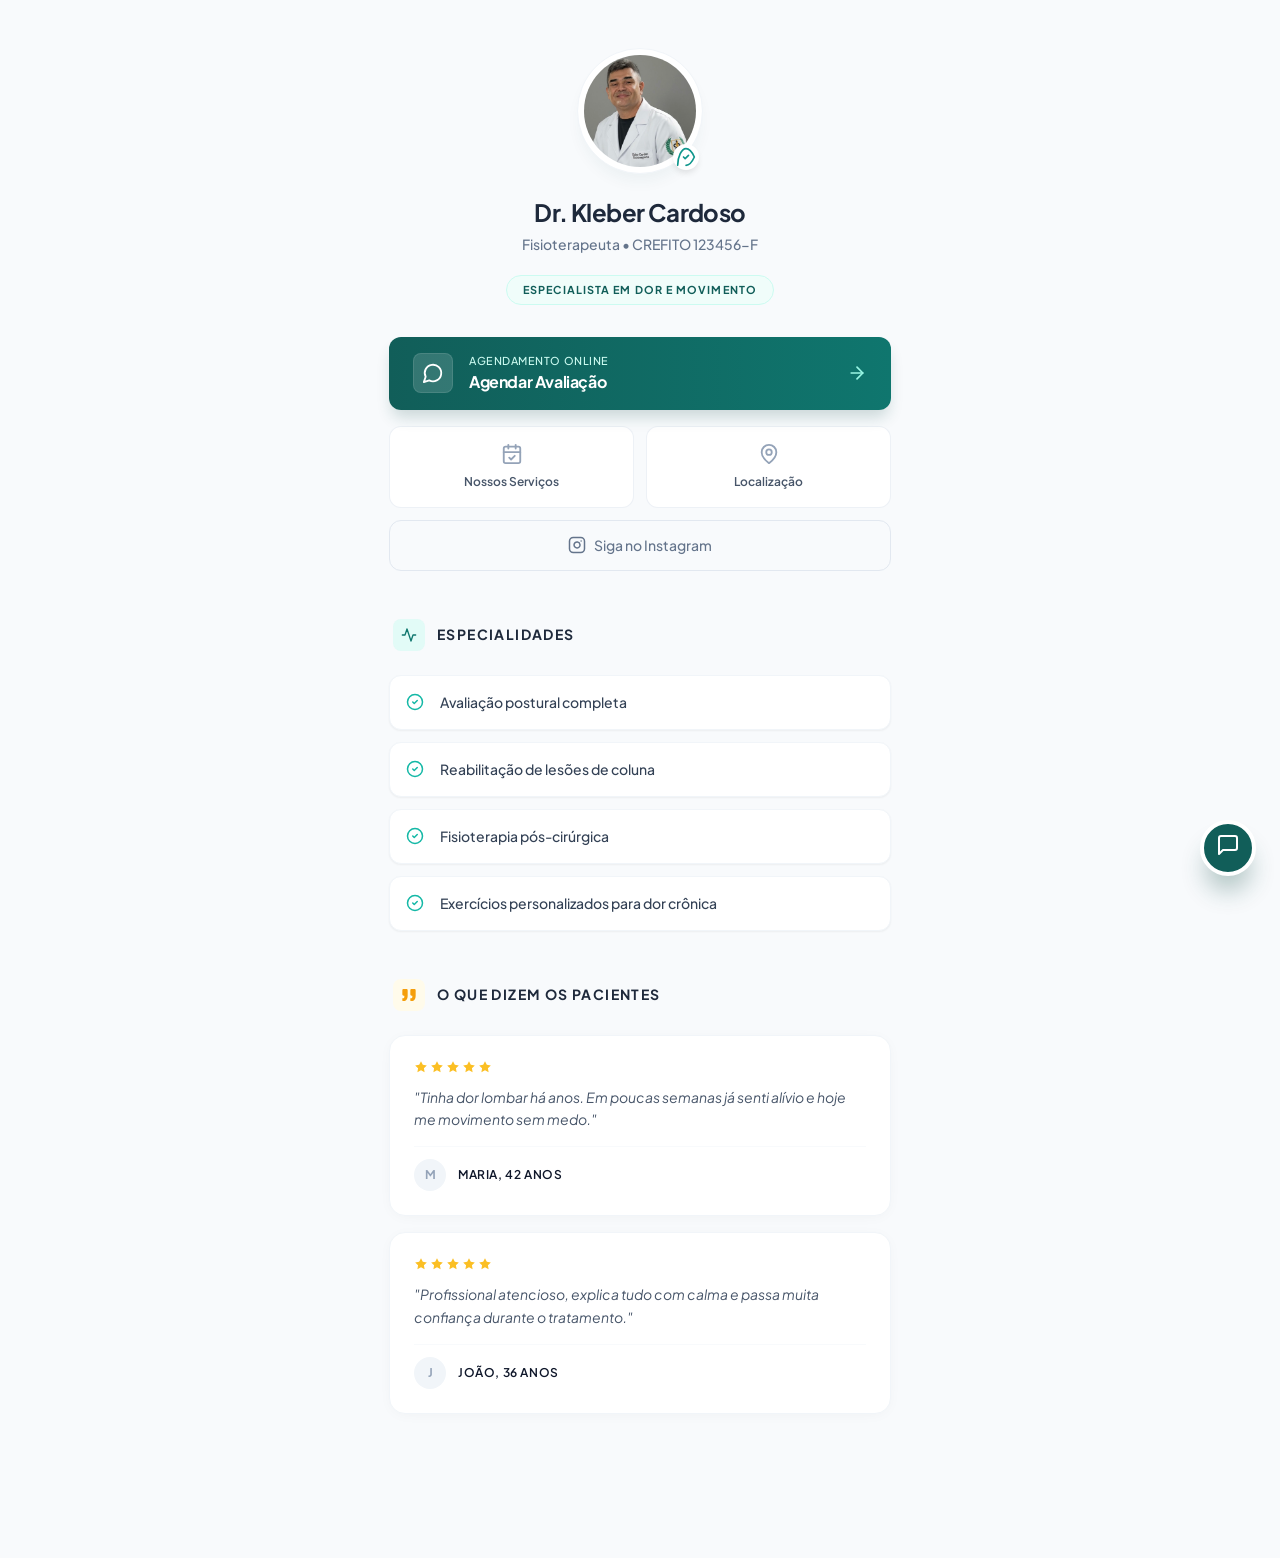
==== commit 0c6af671: "Update print statement from 'Hello' to 'Goodbye'" ====
--- a/index.html
+++ b/index.html
@@ -638,7 +638,7 @@
         <div class="avatar-container">
           <div class="avatar-ring">
             <img
-              src="img/perfil.jpg"
+              src="perfil.jpg"
               alt="Dr. Kleber Cardoso"
               class="avatar-img"
             />
@@ -1063,3 +1063,4 @@
     </label>
   </body>
 </html>
+
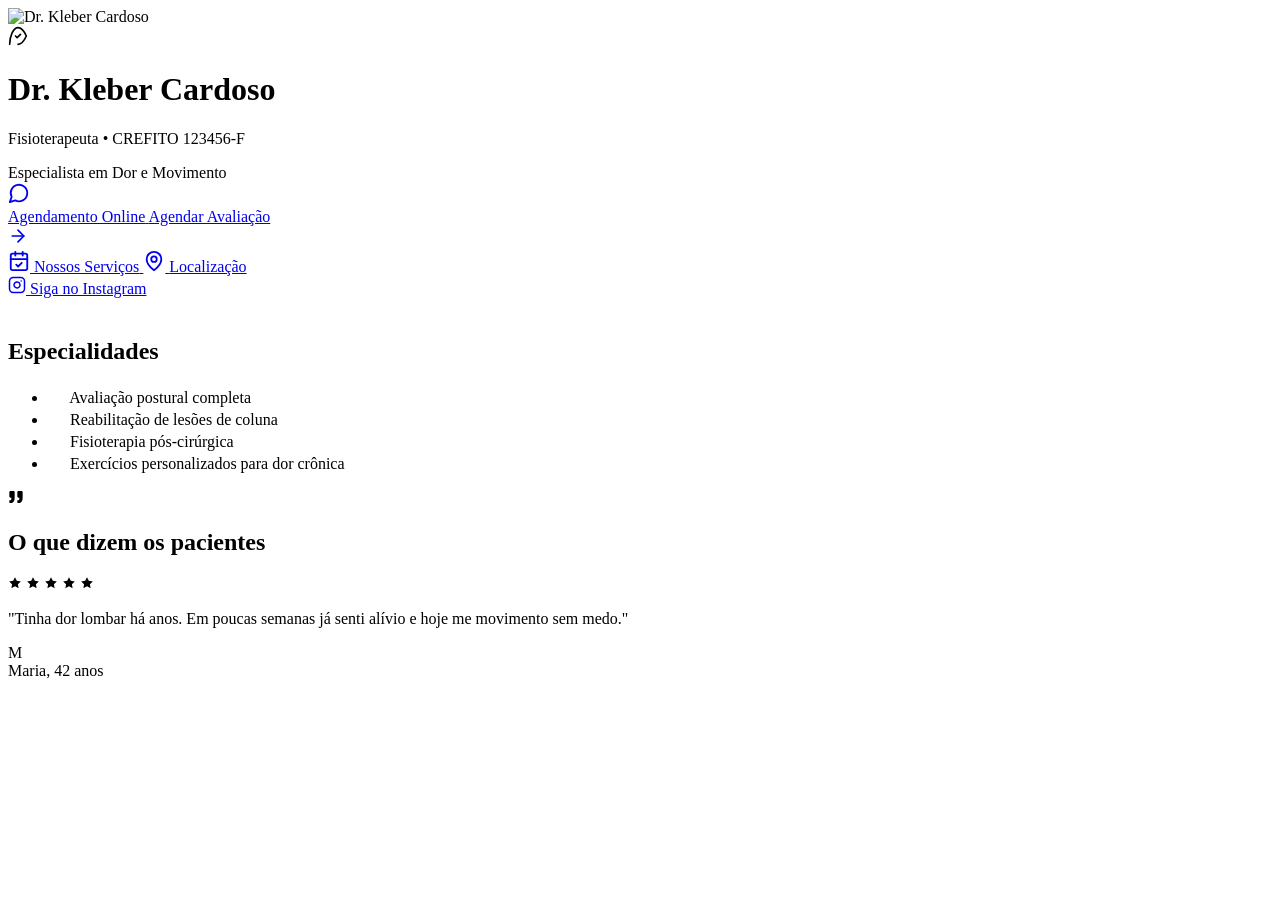
==== commit 6eb93d24: "atulização html" ====
--- a/index.html
+++ b/index.html
@@ -12,625 +12,7 @@
       rel="stylesheet"
     />
 
-    <style>
-      /* --- 1. VARIÁVEIS (Design System do Tailwind Config) --- */
-      :root {
-        /* Primary Colors (Teal/Cyan) */
-        --primary-50: #f0fdfa;
-        --primary-100: #ccfbf1;
-        --primary-200: #99f6e4;
-        --primary-300: #5eead4;
-        --primary-400: #2dd4bf;
-        --primary-500: #14b8a6;
-        --primary-600: #0f968c;
-        --primary-700: #0f766e;
-        --primary-800: #115e59;
-        --primary-900: #134e4a;
-        --primary-950: #042f2e;
-
-        /* Slate Colors (Neutrals) */
-        --slate-50: #f8fafc;
-        --slate-100: #f1f5f9;
-        --slate-200: #e2e8f0;
-        --slate-400: #94a3b8;
-        --slate-500: #64748b;
-        --slate-600: #475569;
-        --slate-700: #334155;
-        --slate-800: #1e293b;
-        --slate-900: #0f172a;
-
-        /* Accents */
-        --amber-50: #fffbeb;
-        --amber-400: #fbbf24;
-        --amber-500: #f59e0b;
-        --red-50: #fef2f2;
-        --red-800: #991b1b;
-
-        --font-main: "Plus Jakarta Sans", sans-serif;
-      }
-
-      /* --- 2. RESET E BASE --- */
-      * {
-        margin: 0;
-        padding: 0;
-        box-sizing: border-box;
-      }
-
-      body {
-        font-family: var(--font-main);
-        background-color: var(--slate-50);
-        color: var(--slate-800);
-        line-height: 1.5;
-        -webkit-font-smoothing: antialiased;
-        overflow-x: hidden;
-      }
-
-      a {
-        text-decoration: none;
-        color: inherit;
-      }
-      ul {
-        list-style: none;
-      }
-      button,
-      input {
-        font-family: inherit;
-      }
-
-      /* Container Mobile-First (Estilo "Link na Bio") */
-      .container {
-        max-width: 550px;
-        margin: 0 auto;
-        padding: 3rem 1.5rem 8rem 1.5rem; /* Espaço extra no fim para o chat */
-        position: relative;
-      }
-
-      /* --- 3. ANIMAÇÕES --- */
-      @keyframes fadeInScale {
-        from {
-          opacity: 0;
-          transform: scale(0.95);
-        }
-        to {
-          opacity: 1;
-          transform: scale(1);
-        }
-      }
-      @keyframes fadeInUp {
-        from {
-          opacity: 0;
-          transform: translateY(15px);
-        }
-        to {
-          opacity: 1;
-          transform: translateY(0);
-        }
-      }
-      @keyframes shine {
-        0% {
-          transform: translateX(-100%);
-        }
-        100% {
-          transform: translateX(100%);
-        }
-      }
-      @keyframes bounceDelay {
-        0%,
-        100% {
-          transform: translateY(0);
-        }
-        50% {
-          transform: translateY(-5px);
-        }
-      }
-
-      .animate-pop {
-        animation: fadeInScale 0.8s ease-out forwards;
-      }
-      .animate-up-1 {
-        animation: fadeInUp 0.6s ease-out 0.2s forwards;
-        opacity: 0;
-      }
-      .animate-up-2 {
-        animation: fadeInUp 0.6s ease-out 0.3s forwards;
-        opacity: 0;
-      }
-      .animate-up-3 {
-        animation: fadeInUp 0.6s ease-out 0.4s forwards;
-        opacity: 0;
-      }
-
-      /* --- 4. PROFILE HEADER --- */
-      .profile-header {
-        display: flex;
-        flex-direction: column;
-        align-items: center;
-        text-align: center;
-        margin-bottom: 2rem;
-      }
-
-      .avatar-container {
-        position: relative;
-        margin-bottom: 1.25rem;
-      }
-
-      .avatar-ring {
-        padding: 6px;
-        background: white;
-        border-radius: 50%;
-        box-shadow: 0 10px 15px -3px rgba(19, 78, 74, 0.05);
-        border: 1px solid var(--slate-100);
-      }
-
-      .avatar-img {
-        width: 112px;
-        height: 112px;
-        border-radius: 50%;
-        object-fit: cover;
-        display: block;
-        filter: brightness(1.02);
-      }
-
-      .verified-badge {
-        position: absolute;
-        bottom: 4px;
-        right: 4px;
-        background: white;
-        padding: 3px;
-        border-radius: 50%;
-        box-shadow: 0 4px 6px -1px rgba(0, 0, 0, 0.1);
-        color: var(--primary-600);
-        display: flex;
-      }
-
-      .profile-name {
-        font-size: 1.5rem;
-        font-weight: 700;
-        color: var(--slate-800);
-        letter-spacing: -0.025em;
-      }
-      .profile-role {
-        color: var(--slate-500);
-        font-size: 0.875rem;
-        font-weight: 500;
-        margin-top: 4px;
-      }
-
-      .specialty-tag {
-        margin-top: 1.25rem;
-        display: inline-flex;
-        padding: 6px 16px;
-        background-color: var(--primary-50);
-        border: 1px solid var(--primary-100);
-        border-radius: 9999px;
-        font-size: 0.68rem;
-        font-weight: 700;
-        color: var(--primary-800);
-        text-transform: uppercase;
-        letter-spacing: 0.1em;
-      }
-
-      /* --- 5. ACTION BUTTONS --- */
-      .actions-container {
-        display: flex;
-        flex-direction: column;
-        gap: 0.75rem;
-        width: 100%;
-        margin-top: 2rem;
-      }
-
-      .btn-whatsapp {
-        position: relative;
-        width: 100%;
-        padding: 1rem 1.5rem;
-        background: linear-gradient(
-          to right,
-          var(--primary-800),
-          var(--primary-700)
-        );
-        color: white;
-        border-radius: 0.75rem;
-        box-shadow: 0 10px 15px -3px rgba(19, 78, 74, 0.2);
-        display: flex;
-        align-items: center;
-        justify-content: space-between;
-        overflow: hidden;
-        transition: all 0.3s;
-        border: none;
-        cursor: pointer;
-      }
-      .btn-whatsapp:hover {
-        transform: translateY(-2px);
-        box-shadow: 0 20px 25px -5px rgba(19, 78, 74, 0.25);
-      }
-
-      .shine-effect {
-        position: absolute;
-        inset: 0;
-        background: rgba(255, 255, 255, 0.1);
-        transform: translateX(-100%);
-        transition: transform 0.7s;
-      }
-      .btn-whatsapp:hover .shine-effect {
-        transform: translateX(100%);
-      }
-
-      .btn-content-left {
-        display: flex;
-        align-items: center;
-        gap: 1rem;
-        position: relative;
-        z-index: 10;
-      }
-      .icon-box {
-        padding: 0.5rem;
-        background: rgba(255, 255, 255, 0.15);
-        border-radius: 0.5rem;
-        border: 1px solid rgba(255, 255, 255, 0.1);
-        display: flex;
-      }
-      .text-group {
-        display: flex;
-        flex-direction: column;
-        text-align: left;
-      }
-      .label-small {
-        font-size: 0.68rem;
-        color: var(--primary-100);
-        font-weight: 500;
-        text-transform: uppercase;
-        letter-spacing: 0.05em;
-      }
-      .label-large {
-        font-size: 1rem;
-        font-weight: 700;
-        letter-spacing: -0.025em;
-      }
-
-      .grid-buttons {
-        display: grid;
-        grid-template-columns: 1fr 1fr;
-        gap: 0.75rem;
-        margin-top: 0.25rem;
-      }
-
-      .btn-secondary {
-        display: flex;
-        flex-direction: column;
-        align-items: center;
-        justify-content: center;
-        gap: 0.5rem;
-        padding: 1rem;
-        background: white;
-        border: 1px solid rgba(226, 232, 240, 0.6);
-        border-radius: 0.75rem;
-        transition: all 0.3s;
-      }
-      .btn-secondary:hover {
-        border-color: var(--primary-200);
-        box-shadow: 0 4px 6px -1px rgba(19, 78, 74, 0.05);
-      }
-      .btn-secondary span {
-        font-size: 0.75rem;
-        font-weight: 600;
-        color: var(--slate-600);
-      }
-      .btn-secondary:hover span {
-        color: var(--primary-900);
-      }
-      .btn-secondary svg {
-        color: var(--slate-400);
-        transition: color 0.3s;
-      }
-      .btn-secondary:hover svg {
-        color: var(--primary-600);
-      }
-
-      .btn-instagram {
-        width: 100%;
-        padding: 0.875rem;
-        background: transparent;
-        border: 1px solid var(--slate-200);
-        border-radius: 0.75rem;
-        color: var(--slate-500);
-        font-size: 0.875rem;
-        font-weight: 500;
-        display: flex;
-        align-items: center;
-        justify-content: center;
-        gap: 0.5rem;
-        transition: all 0.2s;
-      }
-      .btn-instagram:hover {
-        background: var(--slate-50);
-        color: var(--slate-800);
-      }
-
-      /* --- 6. LISTAS E DEPOIMENTOS --- */
-      .section-header {
-        display: flex;
-        align-items: center;
-        gap: 0.75rem;
-        margin-bottom: 1.5rem;
-        padding-left: 0.25rem;
-      }
-      .icon-header-box {
-        padding: 0.5rem;
-        border-radius: 0.5rem;
-        display: flex;
-      }
-      .bg-primary-soft {
-        background: rgba(204, 251, 241, 0.5);
-      }
-      .bg-amber-soft {
-        background: var(--amber-50);
-      }
-      .section-title {
-        font-size: 0.875rem;
-        font-weight: 700;
-        color: var(--slate-800);
-        text-transform: uppercase;
-        letter-spacing: 0.1em;
-      }
-
-      .services-section,
-      .testimonials-section {
-        margin-top: 3rem;
-      }
-      .service-list {
-        display: flex;
-        flex-direction: column;
-        gap: 0.75rem;
-      }
-
-      .service-item {
-        display: flex;
-        align-items: center;
-        gap: 1rem;
-        padding: 1rem;
-        background: white;
-        border-radius: 0.75rem;
-        border: 1px solid var(--slate-100);
-        box-shadow: 0 1px 2px 0 rgba(0, 0, 0, 0.05);
-        transition: all 0.3s;
-      }
-      .service-item:hover {
-        box-shadow: 0 4px 6px -1px rgba(0, 0, 0, 0.1);
-        border-color: var(--primary-100);
-      }
-      .service-text {
-        font-size: 0.875rem;
-        color: var(--slate-700);
-        font-weight: 500;
-      }
-
-      .testimonial-card {
-        background: white;
-        padding: 1.5rem;
-        border-radius: 1rem;
-        border: 1px solid var(--slate-100);
-        box-shadow: 0 2px 15px -4px rgba(0, 0, 0, 0.05);
-        margin-bottom: 1rem;
-      }
-      .stars {
-        display: flex;
-        gap: 2px;
-        color: var(--amber-400);
-        margin-bottom: 0.75rem;
-      }
-      .testimonial-text {
-        color: var(--slate-600);
-        font-size: 0.875rem;
-        line-height: 1.6;
-        margin-bottom: 1rem;
-        font-style: italic;
-      }
-      .testimonial-author {
-        display: flex;
-        align-items: center;
-        gap: 0.75rem;
-        border-top: 1px solid var(--slate-50);
-        padding-top: 0.75rem;
-      }
-      .author-avatar {
-        width: 2rem;
-        height: 2rem;
-        background: var(--slate-100);
-        border-radius: 50%;
-        display: flex;
-        align-items: center;
-        justify-content: center;
-        font-size: 0.75rem;
-        font-weight: 700;
-        color: var(--slate-400);
-      }
-      .author-name {
-        font-size: 0.75rem;
-        font-weight: 600;
-        text-transform: uppercase;
-        letter-spacing: 0.05em;
-        color: var(--slate-900);
-      }
-
-      /* --- 7. CHAT (CHECKBOX HACK CSS) --- */
-      /* Checkbox escondido que controla o estado */
-      #chat-toggle {
-        display: none;
-      }
-
-      /* Botão Flutuante (Label do Checkbox) */
-      .chat-btn-floating {
-        position: fixed;
-        bottom: 1.5rem;
-        right: 1.5rem;
-        width: 3.5rem;
-        height: 3.5rem;
-        background: var(--primary-800);
-        color: white;
-        border-radius: 50%;
-        box-shadow: 0 20px 25px -5px rgba(19, 78, 74, 0.3);
-        border: 4px solid white;
-        cursor: pointer;
-        z-index: 100;
-        display: flex;
-        align-items: center;
-        justify-content: center;
-        transition: transform 0.2s, background 0.2s;
-      }
-      .chat-btn-floating:hover {
-        transform: scale(1.05);
-        background: var(--primary-700);
-      }
-      .icon-open {
-        display: block;
-      }
-      .icon-close {
-        display: none;
-      }
-
-      /* Estado "Checked" (Chat Aberto) */
-      #chat-toggle:checked ~ .chat-btn-floating {
-        background: var(--slate-800);
-        transform: rotate(90deg);
-      }
-      #chat-toggle:checked ~ .chat-btn-floating .icon-open {
-        display: none;
-      }
-      #chat-toggle:checked ~ .chat-btn-floating .icon-close {
-        display: block;
-      }
-
-      /* Janela do Chat */
-      .chat-window {
-        position: fixed;
-        bottom: 6rem; /* Acima do botão */
-        right: 1.5rem;
-        width: calc(100% - 3rem);
-        max-width: 380px;
-        height: 500px;
-        max-height: 70vh;
-        background: white;
-        border-radius: 1rem;
-        box-shadow: 0 25px 50px -12px rgba(0, 0, 0, 0.25);
-        border: 1px solid var(--slate-200);
-        z-index: 99;
-        display: flex;
-        flex-direction: column;
-        overflow: hidden;
-
-        /* Estado inicial: escondido */
-        opacity: 0;
-        transform: translateY(20px) scale(0.95);
-        pointer-events: none;
-        transition: all 0.3s cubic-bezier(0.16, 1, 0.3, 1);
-      }
-
-      /* Mostrar janela quando checkbox marcado */
-      #chat-toggle:checked ~ .chat-window {
-        opacity: 1;
-        transform: translateY(0) scale(1);
-        pointer-events: all;
-      }
-
-      /* Conteúdo do Chat */
-      .chat-header {
-        background: var(--primary-900);
-        padding: 1rem;
-        display: flex;
-        align-items: center;
-        gap: 0.75rem;
-        color: white;
-      }
-      .chat-header-icon {
-        padding: 6px;
-        background: rgba(255, 255, 255, 0.1);
-        border-radius: 8px;
-        border: 1px solid rgba(255, 255, 255, 0.1);
-      }
-
-      .chat-body {
-        flex: 1;
-        background: var(--slate-50);
-        padding: 1rem;
-        overflow-y: auto;
-        display: flex;
-        flex-direction: column;
-        gap: 1rem;
-      }
-
-      .chat-msg {
-        max-width: 85%;
-        padding: 0.875rem;
-        border-radius: 1rem;
-        font-size: 0.875rem;
-        line-height: 1.5;
-        box-shadow: 0 1px 2px 0 rgba(0, 0, 0, 0.05);
-      }
-      .msg-model {
-        background: white;
-        color: var(--slate-700);
-        border: 1px solid var(--slate-200);
-        border-bottom-left-radius: 0.25rem;
-      }
-      .msg-user {
-        background: var(--primary-800);
-        color: white;
-        align-self: flex-end;
-        border-bottom-right-radius: 0.25rem;
-      }
-
-      .chat-footer {
-        padding: 0.75rem;
-        background: white;
-        border-top: 1px solid var(--slate-100);
-        display: flex;
-        gap: 0.5rem;
-      }
-      .chat-input {
-        flex: 1;
-        padding: 0.75rem 1rem;
-        background: var(--slate-50);
-        border: 1px solid var(--slate-200);
-        border-radius: 0.75rem;
-        font-size: 0.875rem;
-        outline: none;
-      }
-      .chat-input:focus {
-        border-color: var(--primary-400);
-        box-shadow: 0 0 0 3px rgba(45, 212, 191, 0.1);
-      }
-      .chat-send {
-        padding: 0.75rem;
-        background: var(--primary-800);
-        color: white;
-        border: none;
-        border-radius: 0.75rem;
-        cursor: pointer;
-        transition: background 0.2s;
-      }
-      .chat-send:hover {
-        background: var(--primary-700);
-      }
-
-      /* Loading animation dots */
-      .typing-dots {
-        display: flex;
-        gap: 4px;
-      }
-      .dot {
-        width: 6px;
-        height: 6px;
-        background: var(--primary-400);
-        border-radius: 50%;
-        animation: bounceDelay 1.4s infinite ease-in-out both;
-      }
-      .dot:nth-child(1) {
-        animation-delay: -0.32s;
-      }
-      .dot:nth-child(2) {
-        animation-delay: -0.16s;
-      }
-    </style>
+    <link rel="stylesheet" href="CSS/style.css" />
   </head>
   <body>
     <main class="container">
@@ -638,7 +20,7 @@
         <div class="avatar-container">
           <div class="avatar-ring">
             <img
-              src="perfil.jpg"
+              src="img/perfil.jpg"
               alt="Dr. Kleber Cardoso"
               class="avatar-img"
             />
@@ -925,142 +307,7 @@
             <span class="author-name">Maria, 42 anos</span>
           </div>
         </div>
-
-        <div class="testimonial-card">
-          <div class="stars">
-            <svg width="14" height="14" fill="currentColor" viewBox="0 0 24 24">
-              <path
-                d="M12 2l3.09 6.26L22 9.27l-5 4.87 1.18 6.88L12 17.77l-6.18 3.25L7 14.14 2 9.27l6.91-1.01L12 2z"
-              />
-            </svg>
-            <svg width="14" height="14" fill="currentColor" viewBox="0 0 24 24">
-              <path
-                d="M12 2l3.09 6.26L22 9.27l-5 4.87 1.18 6.88L12 17.77l-6.18 3.25L7 14.14 2 9.27l6.91-1.01L12 2z"
-              />
-            </svg>
-            <svg width="14" height="14" fill="currentColor" viewBox="0 0 24 24">
-              <path
-                d="M12 2l3.09 6.26L22 9.27l-5 4.87 1.18 6.88L12 17.77l-6.18 3.25L7 14.14 2 9.27l6.91-1.01L12 2z"
-              />
-            </svg>
-            <svg width="14" height="14" fill="currentColor" viewBox="0 0 24 24">
-              <path
-                d="M12 2l3.09 6.26L22 9.27l-5 4.87 1.18 6.88L12 17.77l-6.18 3.25L7 14.14 2 9.27l6.91-1.01L12 2z"
-              />
-            </svg>
-            <svg width="14" height="14" fill="currentColor" viewBox="0 0 24 24">
-              <path
-                d="M12 2l3.09 6.26L22 9.27l-5 4.87 1.18 6.88L12 17.77l-6.18 3.25L7 14.14 2 9.27l6.91-1.01L12 2z"
-              />
-            </svg>
-          </div>
-          <p class="testimonial-text">
-            "Profissional atencioso, explica tudo com calma e passa muita
-            confiança durante o tratamento."
-          </p>
-          <div class="testimonial-author">
-            <div class="author-avatar">J</div>
-            <span class="author-name">João, 36 anos</span>
-          </div>
-        </div>
       </div>
     </main>
-
-    <input type="checkbox" id="chat-toggle" />
-
-    <div class="chat-window">
-      <div class="chat-header">
-        <div class="chat-header-icon">
-          <svg
-            width="16"
-            height="16"
-            viewBox="0 0 24 24"
-            fill="none"
-            stroke="currentColor"
-            stroke-width="2"
-            stroke-linecap="round"
-            stroke-linejoin="round"
-          >
-            <path d="M12 3c7.2 0 9 1.8 9 9s-1.8 9-9 9-9-1.8-9-9 1.8-9 9-9z" />
-            <path d="M10 8h4" />
-            <path d="M10 12h4" />
-            <path d="M9 16h6" />
-          </svg>
-        </div>
-        <div>
-          <span style="font-size: 0.875rem; font-weight: 600; display: block"
-            >Assistente Virtual</span
-          >
-          <span style="font-size: 0.65rem; opacity: 0.8"
-            >Dr. Kleber Cardoso</span
-          >
-        </div>
-      </div>
-
-      <div class="chat-body">
-        <div class="chat-msg msg-model">
-          Olá! Sou o assistente virtual do Dr. Kleber. Como posso ajudar com
-          seus sintomas ou agendamento hoje?
-        </div>
-      </div>
-
-      <div class="chat-footer">
-        <input
-          type="text"
-          class="chat-input"
-          placeholder="Digite sua dúvida..."
-        />
-        <button class="chat-send">
-          <svg
-            width="18"
-            height="18"
-            viewBox="0 0 24 24"
-            fill="none"
-            stroke="currentColor"
-            stroke-width="2"
-            stroke-linecap="round"
-            stroke-linejoin="round"
-          >
-            <line x1="22" x2="11" y1="2" y2="13" />
-            <polygon points="22 2 15 22 11 13 2 9 22 2" />
-          </svg>
-        </button>
-      </div>
-    </div>
-
-    <label for="chat-toggle" class="chat-btn-floating">
-      <span class="icon-open">
-        <svg
-          width="24"
-          height="24"
-          viewBox="0 0 24 24"
-          fill="none"
-          stroke="currentColor"
-          stroke-width="2"
-          stroke-linecap="round"
-          stroke-linejoin="round"
-        >
-          <path
-            d="M21 15a2 2 0 0 1-2 2H7l-4 4V5a2 2 0 0 1 2-2h14a2 2 0 0 1 2 2z"
-          />
-        </svg>
-      </span>
-      <span class="icon-close">
-        <svg
-          width="24"
-          height="24"
-          viewBox="0 0 24 24"
-          fill="none"
-          stroke="currentColor"
-          stroke-width="2"
-          stroke-linecap="round"
-          stroke-linejoin="round"
-        >
-          <line x1="18" y1="6" x2="6" y2="18"></line>
-          <line x1="6" y1="6" x2="18" y2="18"></line>
-        </svg>
-      </span>
-    </label>
   </body>
 </html>
-
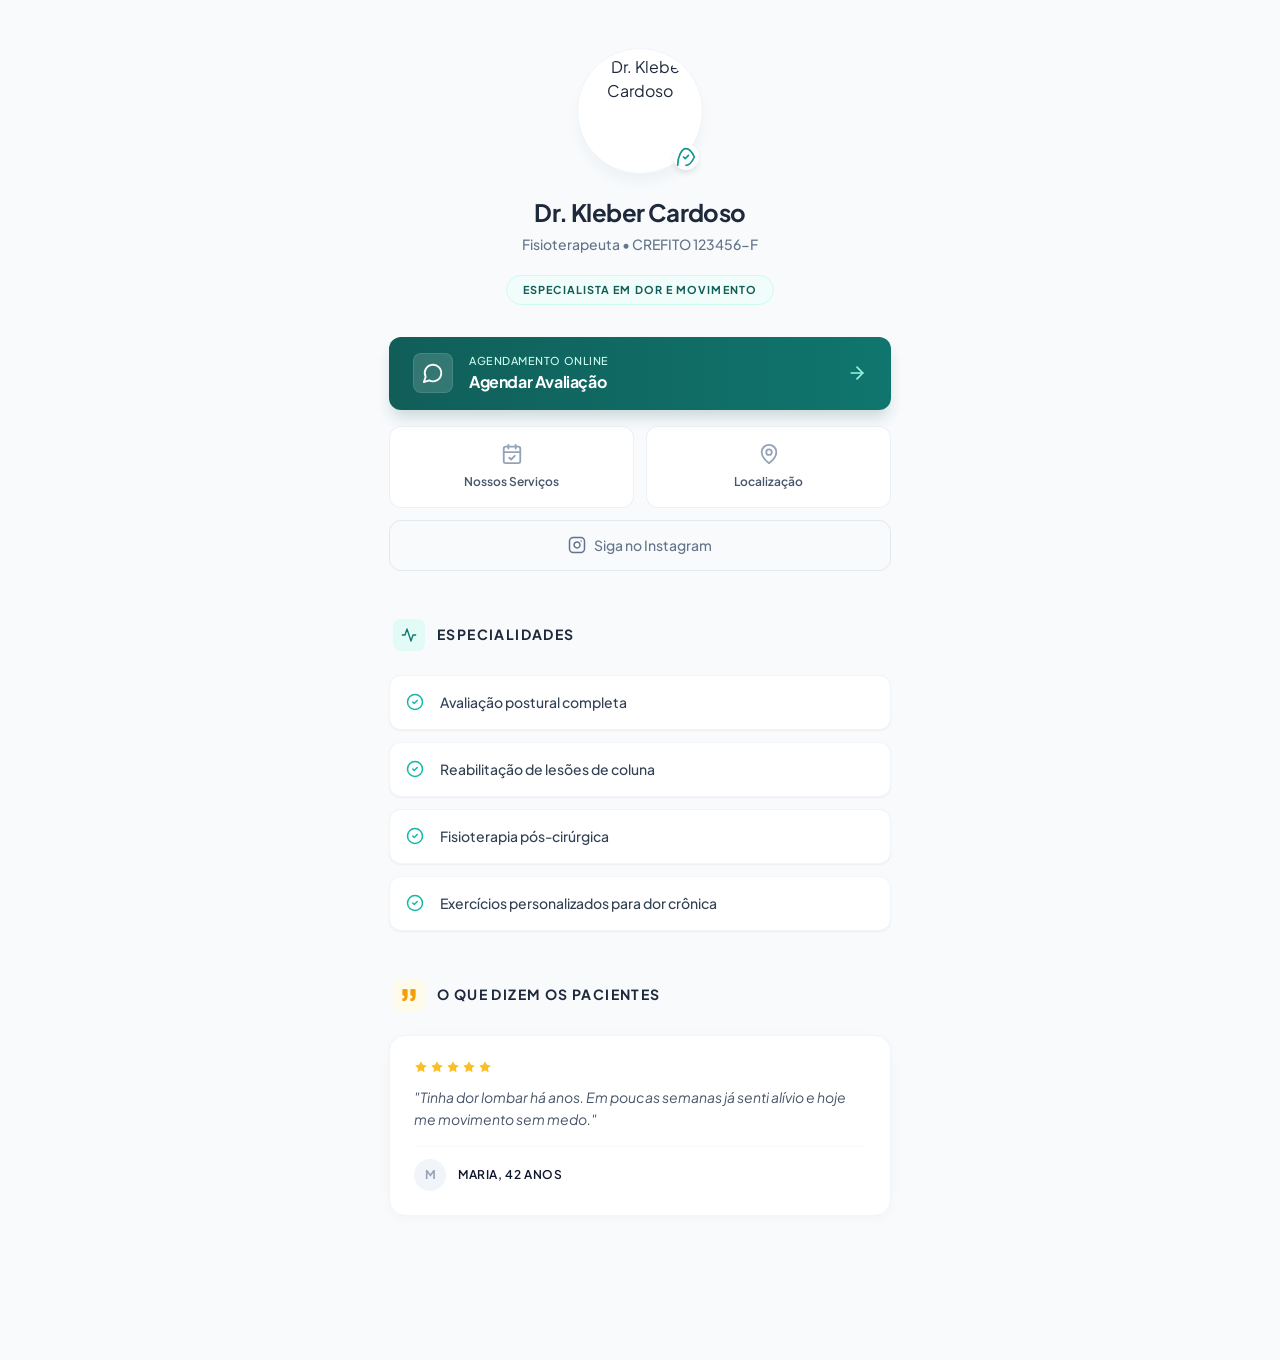
==== commit 374b765a: "Fix HTML encoding issues in index.html" ====
--- a/index.html
+++ b/index.html
@@ -12,7 +12,7 @@
       rel="stylesheet"
     />
 
-    <link rel="stylesheet" href="CSS/style.css" />
+    <link rel="stylesheet" href="style.css" />
   </head>
   <body>
     <main class="container">
@@ -311,3 +311,4 @@
     </main>
   </body>
 </html>
+
--- a/style.css
+++ b/style.css
@@ -0,0 +1,667 @@
+/* =========================================
+   1. VARIÁVEIS (DESIGN SYSTEM)
+   ========================================= */
+:root {
+  /* Cores Principais (Teal/Verde Petróleo) */
+  --primary-50: #f0fdfa;
+  --primary-100: #ccfbf1;
+  --primary-200: #99f6e4;
+  --primary-300: #5eead4;
+  --primary-400: #2dd4bf;
+  --primary-500: #14b8a6;
+  --primary-600: #0f968c;
+  --primary-700: #0f766e;
+  --primary-800: #115e59;
+  --primary-900: #134e4a;
+  --primary-950: #042f2e;
+
+  /* Cores Neutras (Cinza Slate) */
+  --slate-50: #f8fafc;
+  --slate-100: #f1f5f9;
+  --slate-200: #e2e8f0;
+  --slate-400: #94a3b8;
+  --slate-500: #64748b;
+  --slate-600: #475569;
+  --slate-700: #334155;
+  --slate-800: #1e293b;
+  --slate-900: #0f172a;
+
+  /* Cores de Destaque */
+  --amber-50: #fffbeb;
+  --amber-400: #fbbf24;
+  --amber-500: #f59e0b;
+  --red-50: #fef2f2;
+  --red-800: #991b1b;
+
+  /* Tipografia */
+  --font-main: "Plus Jakarta Sans", sans-serif;
+}
+
+/* =========================================
+   2. RESET E BASE
+   ========================================= */
+* {
+  margin: 0;
+  padding: 0;
+  box-sizing: border-box;
+}
+
+body {
+  font-family: var(--font-main);
+  background-color: var(--slate-50);
+  color: var(--slate-800);
+  line-height: 1.5;
+  -webkit-font-smoothing: antialiased;
+  overflow-x: hidden;
+}
+
+a {
+  text-decoration: none;
+  color: inherit;
+}
+
+ul {
+  list-style: none;
+}
+
+button,
+input {
+  font-family: inherit;
+}
+
+/* =========================================
+   3. LAYOUT E CONTAINER
+   ========================================= */
+.container {
+  max-width: 550px;
+  margin: 0 auto;
+  padding: 3rem 1.5rem 8rem 1.5rem; /* Espaço extra no fim para o chat */
+  position: relative;
+}
+
+/* =========================================
+   4. HEADER DO PERFIL (AVATAR)
+   ========================================= */
+.profile-header {
+  display: flex;
+  flex-direction: column;
+  align-items: center;
+  text-align: center;
+  margin-bottom: 2rem;
+}
+
+.avatar-container {
+  position: relative;
+  margin-bottom: 1.25rem;
+}
+
+.avatar-ring {
+  padding: 6px;
+  background: white;
+  border-radius: 50%;
+  box-shadow: 0 10px 15px -3px rgba(19, 78, 74, 0.05);
+  border: 1px solid var(--slate-100);
+}
+
+.avatar-img {
+  width: 112px;
+  height: 112px;
+  border-radius: 50%;
+  object-fit: cover;
+  display: block;
+  filter: brightness(1.02);
+}
+
+.verified-badge {
+  position: absolute;
+  bottom: 4px;
+  right: 4px;
+  background: white;
+  padding: 3px;
+  border-radius: 50%;
+  box-shadow: 0 4px 6px -1px rgba(0, 0, 0, 0.1);
+  color: var(--primary-600);
+  display: flex;
+}
+
+.profile-name {
+  font-size: 1.5rem;
+  font-weight: 700;
+  color: var(--slate-800);
+  letter-spacing: -0.025em;
+}
+
+.profile-role {
+  color: var(--slate-500);
+  font-size: 0.875rem;
+  font-weight: 500;
+  margin-top: 4px;
+}
+
+.specialty-tag {
+  margin-top: 1.25rem;
+  display: inline-flex;
+  padding: 6px 16px;
+  background-color: var(--primary-50);
+  border: 1px solid var(--primary-100);
+  border-radius: 9999px;
+  font-size: 0.68rem;
+  font-weight: 700;
+  color: var(--primary-800);
+  text-transform: uppercase;
+  letter-spacing: 0.1em;
+}
+
+/* =========================================
+   5. BOTÕES DE AÇÃO
+   ========================================= */
+.actions-container {
+  display: flex;
+  flex-direction: column;
+  gap: 0.75rem;
+  width: 100%;
+  margin-top: 2rem;
+}
+
+/* Botão Whatsapp Principal */
+.btn-whatsapp {
+  position: relative;
+  width: 100%;
+  padding: 1rem 1.5rem;
+  background: linear-gradient(to right, var(--primary-800), var(--primary-700));
+  color: white;
+  border-radius: 0.75rem;
+  box-shadow: 0 10px 15px -3px rgba(19, 78, 74, 0.2);
+  display: flex;
+  align-items: center;
+  justify-content: space-between;
+  overflow: hidden;
+  transition: all 0.3s;
+  border: none;
+  cursor: pointer;
+}
+
+.btn-whatsapp:hover {
+  transform: translateY(-2px);
+  box-shadow: 0 20px 25px -5px rgba(19, 78, 74, 0.25);
+}
+
+.shine-effect {
+  position: absolute;
+  inset: 0;
+  background: rgba(255, 255, 255, 0.1);
+  transform: translateX(-100%);
+  transition: transform 0.7s;
+}
+
+.btn-whatsapp:hover .shine-effect {
+  transform: translateX(100%);
+}
+
+.btn-content-left {
+  display: flex;
+  align-items: center;
+  gap: 1rem;
+  position: relative;
+  z-index: 10;
+}
+
+.icon-box {
+  padding: 0.5rem;
+  background: rgba(255, 255, 255, 0.15);
+  border-radius: 0.5rem;
+  border: 1px solid rgba(255, 255, 255, 0.1);
+  display: flex;
+}
+
+.text-group {
+  display: flex;
+  flex-direction: column;
+  text-align: left;
+}
+
+.label-small {
+  font-size: 0.68rem;
+  color: var(--primary-100);
+  font-weight: 500;
+  text-transform: uppercase;
+  letter-spacing: 0.05em;
+}
+
+.label-large {
+  font-size: 1rem;
+  font-weight: 700;
+  letter-spacing: -0.025em;
+}
+
+/* Botões Secundários (Grid) */
+.grid-buttons {
+  display: grid;
+  grid-template-columns: 1fr 1fr;
+  gap: 0.75rem;
+  margin-top: 0.25rem;
+}
+
+.btn-secondary {
+  display: flex;
+  flex-direction: column;
+  align-items: center;
+  justify-content: center;
+  gap: 0.5rem;
+  padding: 1rem;
+  background: white;
+  border: 1px solid rgba(226, 232, 240, 0.6);
+  border-radius: 0.75rem;
+  transition: all 0.3s;
+}
+
+.btn-secondary:hover {
+  border-color: var(--primary-200);
+  box-shadow: 0 4px 6px -1px rgba(19, 78, 74, 0.05);
+}
+
+.btn-secondary span {
+  font-size: 0.75rem;
+  font-weight: 600;
+  color: var(--slate-600);
+}
+
+.btn-secondary:hover span {
+  color: var(--primary-900);
+}
+
+.btn-secondary svg {
+  color: var(--slate-400);
+  transition: color 0.3s;
+}
+
+.btn-secondary:hover svg {
+  color: var(--primary-600);
+}
+
+/* Botão Instagram */
+.btn-instagram {
+  width: 100%;
+  padding: 0.875rem;
+  background: transparent;
+  border: 1px solid var(--slate-200);
+  border-radius: 0.75rem;
+  color: var(--slate-500);
+  font-size: 0.875rem;
+  font-weight: 500;
+  display: flex;
+  align-items: center;
+  justify-content: center;
+  gap: 0.5rem;
+  transition: all 0.2s;
+}
+
+.btn-instagram:hover {
+  background: var(--slate-50);
+  color: var(--slate-800);
+}
+
+/* =========================================
+   6. SEÇÕES DE CONTEÚDO (SERVIÇOS/DEPOIMENTOS)
+   ========================================= */
+.section-header {
+  display: flex;
+  align-items: center;
+  gap: 0.75rem;
+  margin-bottom: 1.5rem;
+  padding-left: 0.25rem;
+}
+
+.icon-header-box {
+  padding: 0.5rem;
+  border-radius: 0.5rem;
+  display: flex;
+}
+
+.bg-primary-soft {
+  background: rgba(204, 251, 241, 0.5);
+}
+.bg-amber-soft {
+  background: var(--amber-50);
+}
+
+.section-title {
+  font-size: 0.875rem;
+  font-weight: 700;
+  color: var(--slate-800);
+  text-transform: uppercase;
+  letter-spacing: 0.1em;
+}
+
+.services-section,
+.testimonials-section {
+  margin-top: 3rem;
+}
+
+.service-list {
+  display: flex;
+  flex-direction: column;
+  gap: 0.75rem;
+}
+
+.service-item {
+  display: flex;
+  align-items: center;
+  gap: 1rem;
+  padding: 1rem;
+  background: white;
+  border-radius: 0.75rem;
+  border: 1px solid var(--slate-100);
+  box-shadow: 0 1px 2px 0 rgba(0, 0, 0, 0.05);
+  transition: all 0.3s;
+}
+
+.service-item:hover {
+  box-shadow: 0 4px 6px -1px rgba(0, 0, 0, 0.1);
+  border-color: var(--primary-100);
+}
+
+.service-text {
+  font-size: 0.875rem;
+  color: var(--slate-700);
+  font-weight: 500;
+}
+
+.testimonial-card {
+  background: white;
+  padding: 1.5rem;
+  border-radius: 1rem;
+  border: 1px solid var(--slate-100);
+  box-shadow: 0 2px 15px -4px rgba(0, 0, 0, 0.05);
+  margin-bottom: 1rem;
+}
+
+.stars {
+  display: flex;
+  gap: 2px;
+  color: var(--amber-400);
+  margin-bottom: 0.75rem;
+}
+
+.testimonial-text {
+  color: var(--slate-600);
+  font-size: 0.875rem;
+  line-height: 1.6;
+  margin-bottom: 1rem;
+  font-style: italic;
+}
+
+.testimonial-author {
+  display: flex;
+  align-items: center;
+  gap: 0.75rem;
+  border-top: 1px solid var(--slate-50);
+  padding-top: 0.75rem;
+}
+
+.author-avatar {
+  width: 2rem;
+  height: 2rem;
+  background: var(--slate-100);
+  border-radius: 50%;
+  display: flex;
+  align-items: center;
+  justify-content: center;
+  font-size: 0.75rem;
+  font-weight: 700;
+  color: var(--slate-400);
+}
+
+.author-name {
+  font-size: 0.75rem;
+  font-weight: 600;
+  text-transform: uppercase;
+  letter-spacing: 0.05em;
+  color: var(--slate-900);
+}
+
+/* =========================================
+   7. CHAT WIDGET
+   ========================================= */
+#chat-toggle {
+  display: none;
+}
+
+/* Botão Flutuante */
+.chat-btn-floating {
+  position: fixed;
+  bottom: 1.5rem;
+  right: 1.5rem;
+  width: 3.5rem;
+  height: 3.5rem;
+  background: var(--primary-800);
+  color: white;
+  border-radius: 50%;
+  box-shadow: 0 20px 25px -5px rgba(19, 78, 74, 0.3);
+  border: 4px solid white;
+  cursor: pointer;
+  z-index: 100;
+  display: flex;
+  align-items: center;
+  justify-content: center;
+  transition: transform 0.2s, background 0.2s;
+}
+
+.chat-btn-floating:hover {
+  transform: scale(1.05);
+  background: var(--primary-700);
+}
+
+.icon-open {
+  display: block;
+}
+.icon-close {
+  display: none;
+}
+
+/* Comportamento do Toggle */
+#chat-toggle:checked ~ .chat-btn-floating {
+  background: var(--slate-800);
+  transform: rotate(90deg);
+}
+
+#chat-toggle:checked ~ .chat-btn-floating .icon-open {
+  display: none;
+}
+#chat-toggle:checked ~ .chat-btn-floating .icon-close {
+  display: block;
+}
+
+/* Janela do Chat */
+.chat-window {
+  position: fixed;
+  bottom: 6rem;
+  right: 1.5rem;
+  width: calc(100% - 3rem);
+  max-width: 380px;
+  height: 500px;
+  max-height: 70vh;
+  background: white;
+  border-radius: 1rem;
+  box-shadow: 0 25px 50px -12px rgba(0, 0, 0, 0.25);
+  border: 1px solid var(--slate-200);
+  z-index: 99;
+  display: flex;
+  flex-direction: column;
+  overflow: hidden;
+  opacity: 0;
+  transform: translateY(20px) scale(0.95);
+  pointer-events: none;
+  transition: all 0.3s cubic-bezier(0.16, 1, 0.3, 1);
+}
+
+#chat-toggle:checked ~ .chat-window {
+  opacity: 1;
+  transform: translateY(0) scale(1);
+  pointer-events: all;
+}
+
+/* Chat Interno */
+.chat-header {
+  background: var(--primary-900);
+  padding: 1rem;
+  display: flex;
+  align-items: center;
+  gap: 0.75rem;
+  color: white;
+}
+
+.chat-header-icon {
+  padding: 6px;
+  background: rgba(255, 255, 255, 0.1);
+  border-radius: 8px;
+  border: 1px solid rgba(255, 255, 255, 0.1);
+}
+
+.chat-body {
+  flex: 1;
+  background: var(--slate-50);
+  padding: 1rem;
+  overflow-y: auto;
+  display: flex;
+  flex-direction: column;
+  gap: 1rem;
+}
+
+.chat-msg {
+  max-width: 85%;
+  padding: 0.875rem;
+  border-radius: 1rem;
+  font-size: 0.875rem;
+  line-height: 1.5;
+  box-shadow: 0 1px 2px 0 rgba(0, 0, 0, 0.05);
+}
+
+.msg-model {
+  background: white;
+  color: var(--slate-700);
+  border: 1px solid var(--slate-200);
+  border-bottom-left-radius: 0.25rem;
+}
+
+.msg-user {
+  background: var(--primary-800);
+  color: white;
+  align-self: flex-end;
+  border-bottom-right-radius: 0.25rem;
+}
+
+.chat-footer {
+  padding: 0.75rem;
+  background: white;
+  border-top: 1px solid var(--slate-100);
+  display: flex;
+  gap: 0.5rem;
+}
+
+.chat-input {
+  flex: 1;
+  padding: 0.75rem 1rem;
+  background: var(--slate-50);
+  border: 1px solid var(--slate-200);
+  border-radius: 0.75rem;
+  font-size: 0.875rem;
+  outline: none;
+}
+
+.chat-input:focus {
+  border-color: var(--primary-400);
+  box-shadow: 0 0 0 3px rgba(45, 212, 191, 0.1);
+}
+
+.chat-send {
+  padding: 0.75rem;
+  background: var(--primary-800);
+  color: white;
+  border: none;
+  border-radius: 0.75rem;
+  cursor: pointer;
+  transition: background 0.2s;
+}
+
+.chat-send:hover {
+  background: var(--primary-700);
+}
+
+/* =========================================
+   8. ANIMAÇÕES
+   ========================================= */
+@keyframes fadeInScale {
+  from {
+    opacity: 0;
+    transform: scale(0.95);
+  }
+  to {
+    opacity: 1;
+    transform: scale(1);
+  }
+}
+
+@keyframes fadeInUp {
+  from {
+    opacity: 0;
+    transform: translateY(15px);
+  }
+  to {
+    opacity: 1;
+    transform: translateY(0);
+  }
+}
+
+@keyframes shine {
+  0% {
+    transform: translateX(-100%);
+  }
+  100% {
+    transform: translateX(100%);
+  }
+}
+
+@keyframes bounceDelay {
+  0%,
+  100% {
+    transform: translateY(0);
+  }
+  50% {
+    transform: translateY(-5px);
+  }
+}
+
+.animate-pop {
+  animation: fadeInScale 0.8s ease-out forwards;
+}
+.animate-up-1 {
+  animation: fadeInUp 0.6s ease-out 0.2s forwards;
+  opacity: 0;
+}
+.animate-up-2 {
+  animation: fadeInUp 0.6s ease-out 0.3s forwards;
+  opacity: 0;
+}
+.animate-up-3 {
+  animation: fadeInUp 0.6s ease-out 0.4s forwards;
+  opacity: 0;
+}
+
+.typing-dots {
+  display: flex;
+  gap: 4px;
+}
+.dot {
+  width: 6px;
+  height: 6px;
+  background: var(--primary-400);
+  border-radius: 50%;
+  animation: bounceDelay 1.4s infinite ease-in-out both;
+}
+.dot:nth-child(1) {
+  animation-delay: -0.32s;
+}
+.dot:nth-child(2) {
+  animation-delay: -0.16s;
+}
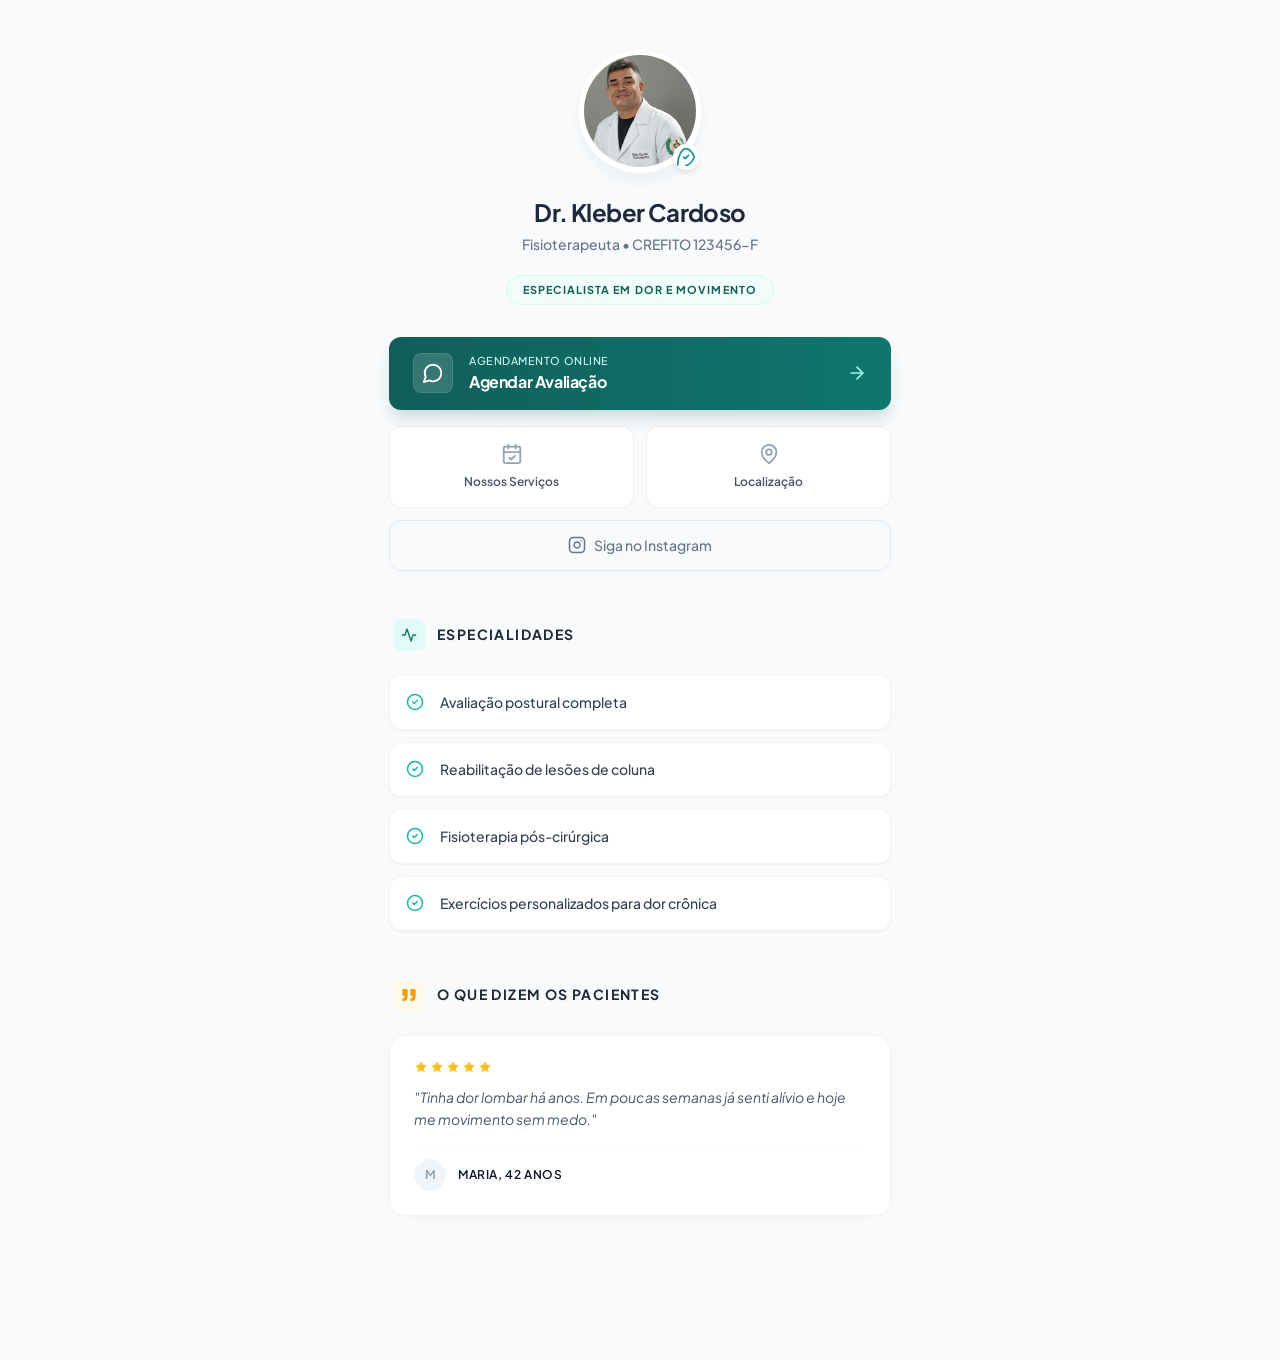
==== commit 139b649c: "Fix HTML formatting and update image source" ====
--- a/index.html
+++ b/index.html
@@ -20,7 +20,7 @@
         <div class="avatar-container">
           <div class="avatar-ring">
             <img
-              src="img/perfil.jpg"
+              src="perfil.jpg"
               alt="Dr. Kleber Cardoso"
               class="avatar-img"
             />
@@ -312,3 +312,4 @@
   </body>
 </html>
 
+
